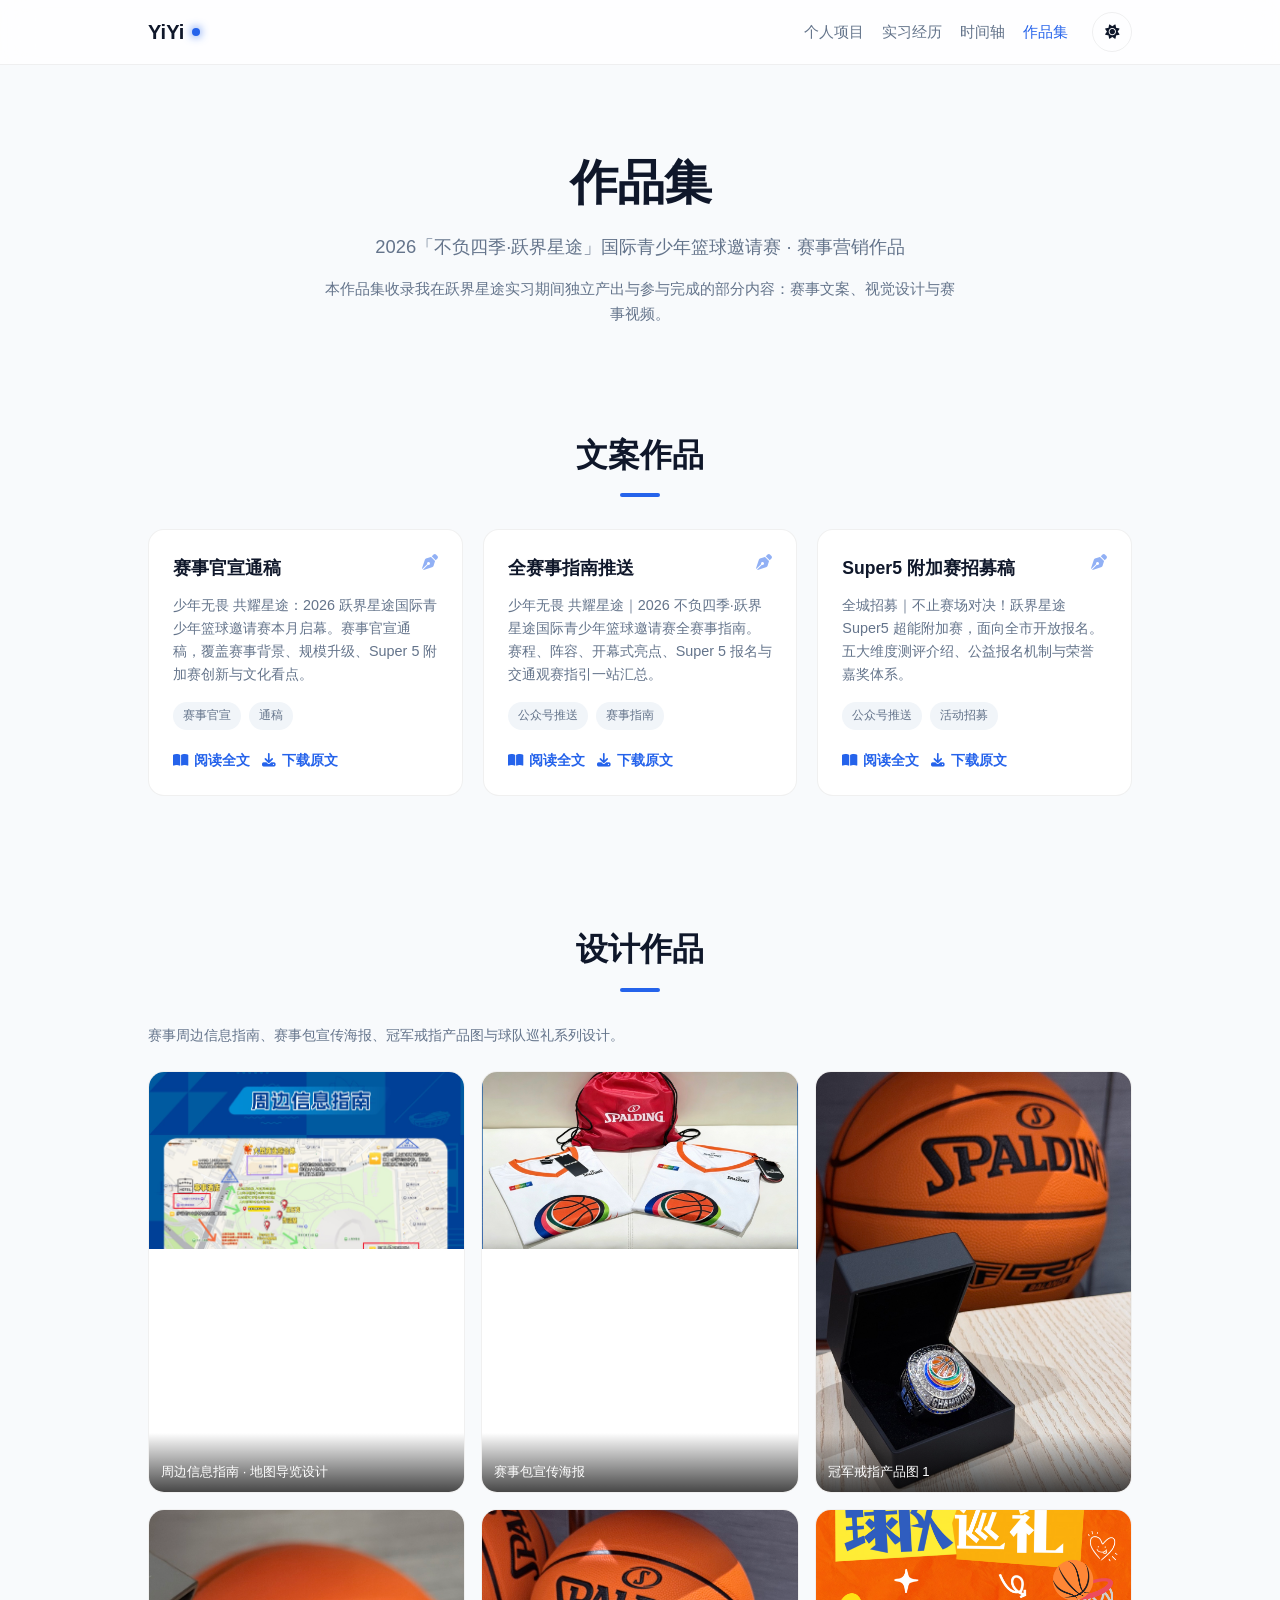
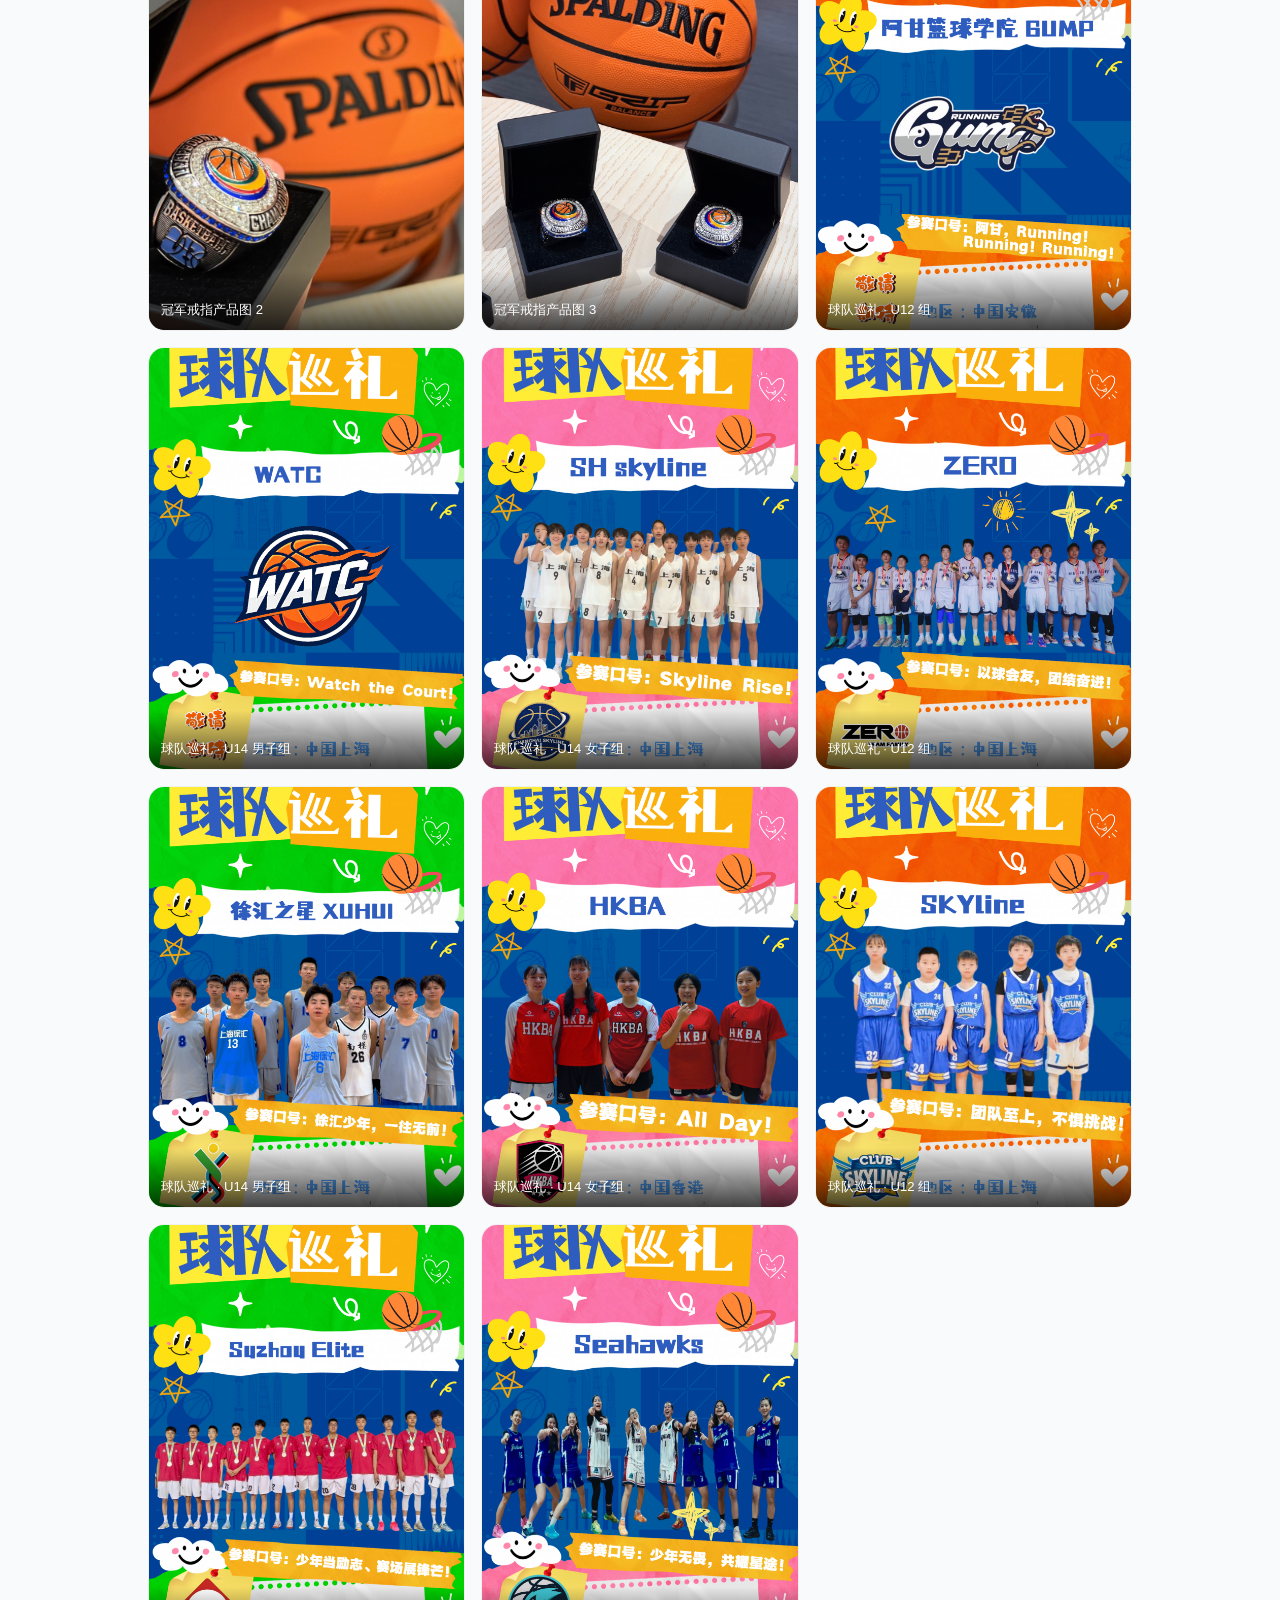
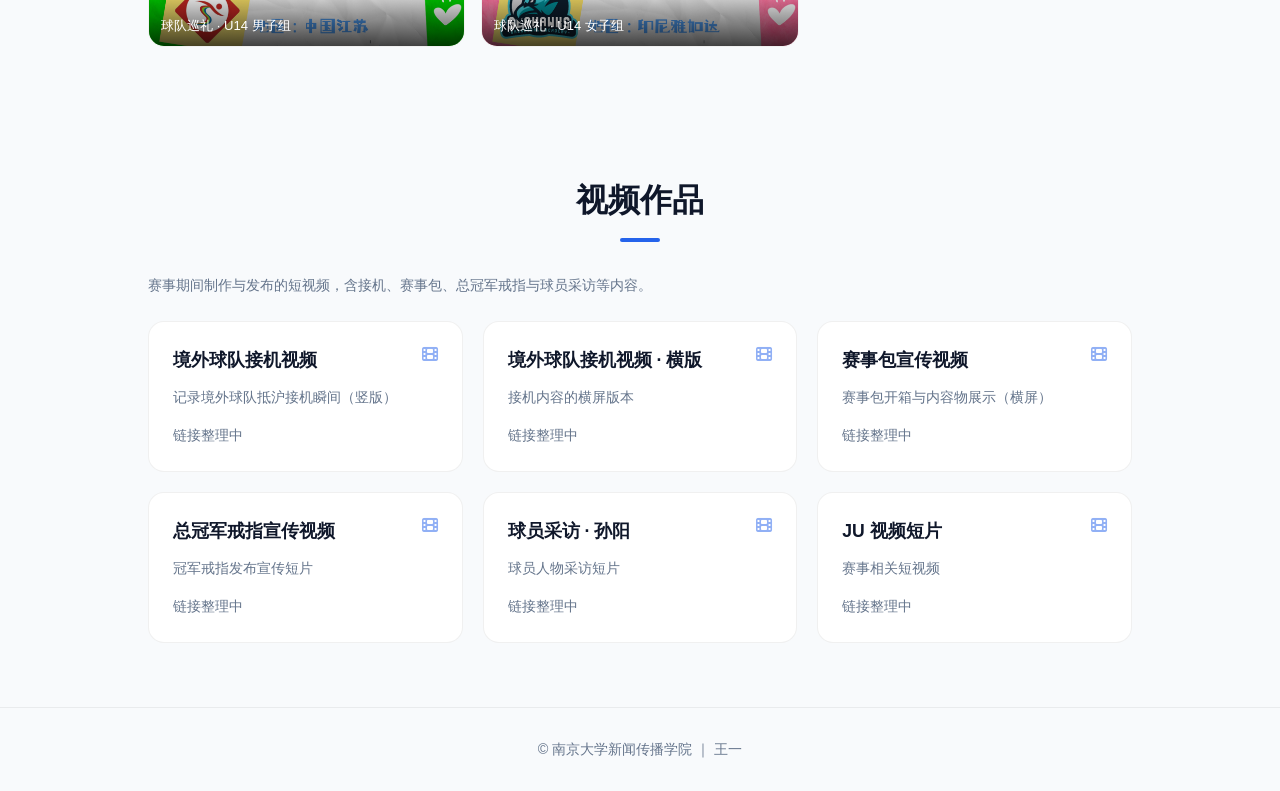
==== pages/portfolio/portfolio.html @ ac9712c9 "全站重写：内容对齐简历，新增作品集与龙舟小程序项目 - 个人项目/实习经历/校园经历/时间轴全部替换为真实经历 - 新增 5 张项目封面图（篮球赛、龙舟小程序、海澜之家、王者荣耀、作品集） - 新增作" ====
<!DOCTYPE html>
<html lang="zh-CN" data-theme="light">
<head>
  <meta charset="UTF-8">
  <meta name="viewport" content="width=device-width, initial-scale=1.0">
  <title>作品集 | 王一</title>
  
  <script>
    const savedTheme = localStorage.getItem('theme') || (window.matchMedia('(prefers-color-scheme: dark)').matches ? 'dark' : 'light');
    document.documentElement.setAttribute('data-theme', savedTheme);
  </script>

  <link rel="stylesheet" href="../../assets/css/style.css">
  <link rel="stylesheet" href="https://cdn.bootcdn.net/ajax/libs/font-awesome/6.4.0/css/all.min.css">
</head>
<body>
  <nav>
    <div class="container nav-container">
      <a href="../../index.html" class="logo">
        <span class="logo-text">YiYi</span>
        <div class="logo-dot"></div>
      </a>
      
      <div class="nav-actions">
        <div class="nav-links">
          <a href="../../index.html#projects">个人项目</a>
          <a href="../../index.html#experience">实习经历</a>
          <a href="../../index.html#timeline">时间轴</a>
          <a href="portfolio.html" class="nav-active">作品集</a>
        </div>
        
        <div class="nav-controls">
          <button class="control-btn theme-toggle" aria-label="Toggle Theme">
            <i class="fas fa-sun sun-icon"></i>
            <i class="fas fa-moon moon-icon"></i>
          </button>
        </div>
      </div>
    </div>
  </nav>

  <section class="pf-hero">
    <div class="container">
      <h1 class="gradient-text">作品集</h1>
      <p class="subtitle">2026「不负四季·跃界星途」国际青少年篮球邀请赛 · 赛事营销作品</p>
      <p class="pf-hero-note">本作品集收录我在跃界星途实习期间独立产出与参与完成的部分内容：赛事文案、视觉设计与赛事视频。</p>
    </div>
  </section>

  <!-- ===== 文案作品 ===== -->
  <section id="pf-writing" class="section-padding">
    <div class="container">
      <h2>文案作品</h2>
      <div class="pf-grid">
        <div class="os-card">
          <div class="os-header">
            <div class="os-title">赛事官宣通稿</div>
            <i class="fas fa-pen-nib" style="color:var(--primary); opacity:0.5;"></i>
          </div>
          <p class="os-desc">少年无畏 共耀星途：2026 跃界星途国际青少年篮球邀请赛本月启幕。赛事官宣通稿，覆盖赛事背景、规模升级、Super 5 附加赛创新与文化看点。</p>
          <div class="os-tags">
            <span class="os-tag">赛事官宣</span>
            <span class="os-tag">通稿</span>
          </div>
          <div class="os-actions">
            <a href="articles/cup-announcement.html" class="os-btn"><i class="fas fa-book-open"></i> 阅读全文</a>
            <a href="../../assets/portfolio/docs/赛事官宣通稿.docx" download class="os-btn"><i class="fas fa-download"></i> 下载原文</a>
          </div>
        </div>

        <div class="os-card">
          <div class="os-header">
            <div class="os-title">全赛事指南推送</div>
            <i class="fas fa-pen-nib" style="color:var(--primary); opacity:0.5;"></i>
          </div>
          <p class="os-desc">少年无畏 共耀星途｜2026 不负四季·跃界星途国际青少年篮球邀请赛全赛事指南。赛程、阵容、开幕式亮点、Super 5 报名与交通观赛指引一站汇总。</p>
          <div class="os-tags">
            <span class="os-tag">公众号推送</span>
            <span class="os-tag">赛事指南</span>
          </div>
          <div class="os-actions">
            <a href="articles/event-guide.html" class="os-btn"><i class="fas fa-book-open"></i> 阅读全文</a>
            <a href="../../assets/portfolio/docs/赛事指南推送.docx" download class="os-btn"><i class="fas fa-download"></i> 下载原文</a>
          </div>
        </div>

        <div class="os-card">
          <div class="os-header">
            <div class="os-title">Super5 附加赛招募稿</div>
            <i class="fas fa-pen-nib" style="color:var(--primary); opacity:0.5;"></i>
          </div>
          <p class="os-desc">全城招募｜不止赛场对决！跃界星途 Super5 超能附加赛，面向全市开放报名。五大维度测评介绍、公益报名机制与荣誉嘉奖体系。</p>
          <div class="os-tags">
            <span class="os-tag">公众号推送</span>
            <span class="os-tag">活动招募</span>
          </div>
          <div class="os-actions">
            <a href="articles/super5-recruit.html" class="os-btn"><i class="fas fa-book-open"></i> 阅读全文</a>
            <a href="../../assets/portfolio/docs/附加赛稿件.docx" download class="os-btn"><i class="fas fa-download"></i> 下载原文</a>
          </div>
        </div>
      </div>
    </div>
  </section>

  <!-- ===== 设计作品 ===== -->
  <section id="pf-design" class="section-padding">
    <div class="container">
      <h2>设计作品</h2>
      <p class="pf-section-note">赛事周边信息指南、赛事包宣传海报、冠军戒指产品图与球队巡礼系列设计。</p>
      <div class="pf-gallery" id="pf-gallery">
        <a href="../../assets/portfolio/images/guide.jpg" target="_blank" rel="noopener" class="pf-gallery-item pf-wide">
          <img src="../../assets/portfolio/images/guide.jpg" alt="周边信息指南设计">
          <span class="pf-gallery-caption">周边信息指南 · 地图导览设计</span>
        </a>
        <a href="../../assets/portfolio/images/poster.jpg" target="_blank" rel="noopener" class="pf-gallery-item pf-wide">
          <img src="../../assets/portfolio/images/poster.jpg" alt="赛事包宣传海报">
          <span class="pf-gallery-caption">赛事包宣传海报</span>
        </a>
        <a href="../../assets/portfolio/images/ring-1.jpg" target="_blank" rel="noopener" class="pf-gallery-item">
          <img src="../../assets/portfolio/images/ring-1.jpg" alt="冠军戒指产品图 1">
          <span class="pf-gallery-caption">冠军戒指产品图 1</span>
        </a>
        <a href="../../assets/portfolio/images/ring-2.jpg" target="_blank" rel="noopener" class="pf-gallery-item">
          <img src="../../assets/portfolio/images/ring-2.jpg" alt="冠军戒指产品图 2">
          <span class="pf-gallery-caption">冠军戒指产品图 2</span>
        </a>
        <a href="../../assets/portfolio/images/ring-3.jpg" target="_blank" rel="noopener" class="pf-gallery-item">
          <img src="../../assets/portfolio/images/ring-3.jpg" alt="冠军戒指产品图 3">
          <span class="pf-gallery-caption">冠军戒指产品图 3</span>
        </a>
        <a href="../../assets/portfolio/images/team/team-u12-1.jpg" target="_blank" rel="noopener" class="pf-gallery-item">
          <img src="../../assets/portfolio/images/team/team-u12-1.jpg" alt="球队巡礼 U12">
          <span class="pf-gallery-caption">球队巡礼 · U12 组</span>
        </a>
        <a href="../../assets/portfolio/images/team/team-u14m-1.jpg" target="_blank" rel="noopener" class="pf-gallery-item">
          <img src="../../assets/portfolio/images/team/team-u14m-1.jpg" alt="球队巡礼 U14 男子">
          <span class="pf-gallery-caption">球队巡礼 · U14 男子组</span>
        </a>
        <a href="../../assets/portfolio/images/team/team-u14w-1.jpg" target="_blank" rel="noopener" class="pf-gallery-item">
          <img src="../../assets/portfolio/images/team/team-u14w-1.jpg" alt="球队巡礼 U14 女子">
          <span class="pf-gallery-caption">球队巡礼 · U14 女子组</span>
        </a>
        <a href="../../assets/portfolio/images/team/team-u12-2.jpg" target="_blank" rel="noopener" class="pf-gallery-item">
          <img src="../../assets/portfolio/images/team/team-u12-2.jpg" alt="球队巡礼 U12 2">
          <span class="pf-gallery-caption">球队巡礼 · U12 组</span>
        </a>
        <a href="../../assets/portfolio/images/team/team-u14m-2.jpg" target="_blank" rel="noopener" class="pf-gallery-item">
          <img src="../../assets/portfolio/images/team/team-u14m-2.jpg" alt="球队巡礼 U14 男子 2">
          <span class="pf-gallery-caption">球队巡礼 · U14 男子组</span>
        </a>
        <a href="../../assets/portfolio/images/team/team-u14w-2.jpg" target="_blank" rel="noopener" class="pf-gallery-item">
          <img src="../../assets/portfolio/images/team/team-u14w-2.jpg" alt="球队巡礼 U14 女子 2">
          <span class="pf-gallery-caption">球队巡礼 · U14 女子组</span>
        </a>
        <a href="../../assets/portfolio/images/team/team-u12-3.jpg" target="_blank" rel="noopener" class="pf-gallery-item">
          <img src="../../assets/portfolio/images/team/team-u12-3.jpg" alt="球队巡礼 U12 3">
          <span class="pf-gallery-caption">球队巡礼 · U12 组</span>
        </a>
        <a href="../../assets/portfolio/images/team/team-u14m-3.jpg" target="_blank" rel="noopener" class="pf-gallery-item">
          <img src="../../assets/portfolio/images/team/team-u14m-3.jpg" alt="球队巡礼 U14 男子 3">
          <span class="pf-gallery-caption">球队巡礼 · U14 男子组</span>
        </a>
        <a href="../../assets/portfolio/images/team/team-u14w-3.jpg" target="_blank" rel="noopener" class="pf-gallery-item">
          <img src="../../assets/portfolio/images/team/team-u14w-3.jpg" alt="球队巡礼 U14 女子 3">
          <span class="pf-gallery-caption">球队巡礼 · U14 女子组</span>
        </a>
      </div>
    </div>
  </section>

  <!-- ===== 视频作品 ===== -->
  <section id="pf-video" class="section-padding">
    <div class="container">
      <h2>视频作品</h2>
      <p class="pf-section-note">赛事期间制作与发布的短视频，含接机、赛事包、总冠军戒指与球员采访等内容。</p>
      <div class="pf-grid" id="pf-video-grid"></div>
    </div>
  </section>

  <footer>© 南京大学新闻传播学院 ｜ 王一</footer>

  <script>
    // 视频作品数据：link 为公开链接（视频号/抖音/Instagram 等），确认后由本人补充
    const PF_VIDEOS = [
      { title: '境外球队接机视频', desc: '记录境外球队抵沪接机瞬间（竖版）', link: '' },
      { title: '境外球队接机视频 · 横版', desc: '接机内容的横屏版本', link: '' },
      { title: '赛事包宣传视频', desc: '赛事包开箱与内容物展示（横屏）', link: '' },
      { title: '总冠军戒指宣传视频', desc: '冠军戒指发布宣传短片', link: '' },
      { title: '球员采访 · 孙阳', desc: '球员人物采访短片', link: '' },
      { title: 'JU 视频短片', desc: '赛事相关短视频', link: '' },
    ];

    const grid = document.getElementById('pf-video-grid');
    PF_VIDEOS.forEach((v) => {
      const card = document.createElement('div');
      card.className = 'os-card';
      const linkHtml = v.link
        ? `<div class="os-actions"><a href="${v.link}" target="_blank" rel="noopener noreferrer" class="os-btn"><i class="fas fa-play"></i> 观看视频</a></div>`
        : `<div class="os-actions"><span class="pf-link-pending">链接整理中</span></div>`;
      card.innerHTML = `
        <div class="os-header">
          <div class="os-title">${v.title}</div>
          <i class="fas fa-film" style="color:var(--primary); opacity:0.5;"></i>
        </div>
        <p class="os-desc">${v.desc}</p>
        ${linkHtml}
      `;
      grid.appendChild(card);
    });
  </script>
</body>
</html>
---- assets/css/style.css ----
/* =========================================
   1. Design Token & Themes
   ========================================= */
:root {
  /* 基础参数 */
  --font-main: -apple-system, BlinkMacSystemFont, "Segoe UI", Roboto, "Helvetica Neue", Arial, sans-serif;
  --radius-md: 16px;
  --radius-full: 999px;
  --container-width: 1024px;
  --transition-base: 0.3s cubic-bezier(0.4, 0, 0.2, 1);
  --ease-standard: cubic-bezier(0.22, 1, 0.36, 1);
  --ease-emphasis: cubic-bezier(0.16, 1, 0.3, 1);
  --duration-fast: 180ms;
  --duration-base: 480ms;
  
  /* [Light Mode] 默认日间模式变量 */
  --bg-body: #f8fafc;
  --bg-card: #ffffff;
  --bg-glass: rgba(255, 255, 255, 0.8);
  --bg-hover: #f1f5f9;
  
  --text-main: #0f172a;
  --text-muted: #64748b;
  --text-invert: #ffffff;
  
  --primary: #2563eb;       /* 核心蓝 */
  --primary-glow: rgba(37, 99, 235, 0.2);
  
  --border-light: rgba(0, 0, 0, 0.06);
  --shadow-sm: 0 1px 2px rgba(0, 0, 0, 0.05);
  --shadow-card: 0 4px 6px -1px rgba(0, 0, 0, 0.05), 0 2px 4px -1px rgba(0, 0, 0, 0.03);
  --shadow-hover: 0 20px 25px -5px rgba(0, 0, 0, 0.1), 0 10px 10px -5px rgba(0, 0, 0, 0.04);
  
  --gradient-title: linear-gradient(135deg, #0f172a 0%, #3b82f6 100%);
  --decoration-blob: #e2e8f0;
}

/* [Dark Mode] 深色模式变量覆盖 */
[data-theme="dark"] {
  --bg-body: #1b1b1d;       /* 纯净中性暗背景 */
  --bg-card: #242526;       /* 轻微抬升层级 */
  --bg-glass: rgba(27, 27, 29, 0.82);
  --bg-hover: #2d2f31;
  
  --text-main: #e8e9ea;
  --text-muted: #b0b3b8;
  
  --primary: #78a8f8;
  --primary-glow: rgba(120, 168, 248, 0.24);
  
  --border-light: rgba(227, 227, 227, 0.14);
  --shadow-sm: 0 1px 2px rgba(0, 0, 0, 0.32);
  --shadow-card: 0 8px 20px rgba(0, 0, 0, 0.22);
  --shadow-hover: 0 12px 28px rgba(0, 0, 0, 0.30);
  
  --gradient-title: linear-gradient(135deg, #f1f2f4 0%, #9abcf2 100%);
  --decoration-blob: #2a2c2e;
}

/* =========================================
   2. Global Reset & Layout
   ========================================= */
* { margin: 0; padding: 0; box-sizing: border-box; }

html {
  width: 100%;
  max-width: 100%;
  -webkit-text-size-adjust: 100%;
}

body {
  font-family: var(--font-main);
  background-color: var(--bg-body);
  color: var(--text-main);
  line-height: 1.6;
  /* 关键：平滑过渡背景色和文字颜色 */
  transition: background-color 0.4s ease, color 0.4s ease;
  max-width: 100%;
  overflow-x: hidden;
}

@supports (overflow: clip) {
  html,
  body {
    overflow-x: clip;
  }
}

/* 新增：全局图片约束，防止图片撑破布局 */
img {
  max-width: 100%;
  height: auto;
  display: block;
}

a { text-decoration: none; color: inherit; transition: var(--transition-base); }
ul { list-style: none; }

.container {
  width: 100%;
  max-width: var(--container-width);
  margin: 0 auto;
  padding: 0 20px;
}

.section-padding { padding: 64px 0; }
.flex-center { display: flex; align-items: center; justify-content: center; }
.column { flex-direction: column; }

/* 滚动条美化 */
::-webkit-scrollbar { width: 8px; }
::-webkit-scrollbar-track { background: var(--bg-body); }
::-webkit-scrollbar-thumb { background: var(--text-muted); border-radius: 4px; opacity: 0.5; }

/* =========================================
   3. Navigation (Glassmorphism)
   ========================================= */
nav {
  position: sticky;
  top: 0;
  z-index: 100;
  background: var(--bg-glass);
  backdrop-filter: blur(16px);
  -webkit-backdrop-filter: blur(16px);
  border-bottom: 1px solid var(--border-light);
  transition: background-color 0.4s ease, border-color 0.4s ease;
}

.nav-container {
  height: 64px;
  display: flex;
  justify-content: space-between;
  align-items: center;
}

.logo {
  display: flex;
  align-items: center;
  gap: 8px;
  font-weight: 700;
  font-size: 1.25rem;
  color: var(--text-main);
}

.logo-dot {
  width: 8px;
  height: 8px;
  background: var(--primary);
  border-radius: 50%;
  box-shadow: 0 0 10px var(--primary);
}

.nav-actions { display: flex; align-items: center; gap: 24px; }

.nav-links { display: flex; gap: 18px; }
.nav-links a {
  font-size: 0.95rem;
  font-weight: 500;
  color: var(--text-muted);
  position: relative;
}
.nav-links a::after {
  content: '';
  position: absolute;
  left: 0;
  bottom: -6px;
  width: 100%;
  height: 2px;
  background: var(--primary);
  transform: scaleX(0);
  transform-origin: left;
  transition: transform var(--duration-fast) var(--ease-standard);
}
.nav-links a:hover, .nav-links a.active { color: var(--primary); }
.nav-links a:hover::after, .nav-links a.active::after { transform: scaleX(1); }

.nav-controls { display: flex; align-items: center; gap: 12px; }

/* 按钮通用样式 */
.control-btn {
  background: transparent;
  border: 1px solid var(--border-light);
  color: var(--text-main);
  padding: 6px 14px;
  border-radius: 20px;
  cursor: pointer;
  font-size: 0.9rem;
  transition: color var(--duration-fast) var(--ease-standard), border-color var(--duration-fast) var(--ease-standard), background-color var(--duration-fast) var(--ease-standard), transform var(--duration-fast) var(--ease-standard);
  display: flex;
  align-items: center;
  justify-content: center;
}

.control-btn:hover {
  background: var(--bg-hover);
  border-color: var(--primary);
  color: var(--primary);
}

/* 主题切换按钮特殊处理 */
.theme-toggle {
  width: 36px;
  height: 36px;
  padding: 0;
  border-radius: 50%;
  position: relative;
  overflow: hidden;
}

.theme-toggle i {
  position: absolute;
  transition: transform 420ms var(--ease-emphasis), opacity 320ms var(--ease-standard);
}

/* 图标切换动画逻辑 */
[data-theme="light"] .moon-icon { transform: translateY(20px) rotate(90deg); opacity: 0; }
[data-theme="light"] .sun-icon { transform: translateY(0) rotate(0); opacity: 1; }
[data-theme="dark"] .sun-icon { transform: translateY(-20px) rotate(-90deg); opacity: 0; }
[data-theme="dark"] .moon-icon { transform: translateY(0) rotate(0); opacity: 1; }

/* =========================================
   4. Hero Section / Intro
   ========================================= */
.intro {
  padding: 84px 0 44px;
  position: relative;
  text-align: center;
}

/* 背景装饰球 */
.bg-decoration {
  position: absolute;
  top: -50%;
  left: 50%;
  transform: translateX(-50%);
  width: 800px;
  height: 800px;
  background: radial-gradient(circle, var(--decoration-blob) 0%, transparent 70%);
  opacity: 0.5;
  z-index: -1;
  pointer-events: none;
}

.avatar-container {
  position: relative;
  margin-bottom: 18px;
  opacity: 0;
  animation: intro-fade-up 620ms var(--ease-emphasis) 120ms forwards;
}

.avatar {
  width: 140px;
  height: 140px;
  border-radius: 50%;
  object-fit: cover;
  border: 4px solid var(--bg-card);
  position: relative;
  z-index: 2;
  flex-shrink: 0; /* 防止头像被挤压 */
}

.avatar-glow {
  position: absolute;
  inset: 0;
  border-radius: 50%;
  background: var(--primary);
  filter: blur(25px);
  opacity: 0.4;
  z-index: 1;
  transform: scale(0.9);
  transition: opacity 0.3s;
}
.avatar-container:hover .avatar-glow { opacity: 0.7; }

.gradient-text {
  font-size: 3rem;
  font-weight: 800;
  margin-bottom: 10px;
  color: var(--text-main);
  letter-spacing: -1px;
  opacity: 0;
  animation: intro-fade-up 620ms var(--ease-emphasis) 210ms forwards;
}

.subtitle {
  font-size: 1.15rem;
  color: var(--text-muted);
  max-width: 700px;
  margin: 0 auto;
  opacity: 0;
  animation: intro-fade-up 620ms var(--ease-emphasis) 300ms forwards;
}

.intro-contact-links {
  display: flex;
  align-items: center;
  justify-content: center;
  gap: 12px;
  margin-top: 22px;
  flex-wrap: wrap;
  opacity: 0;
  animation: intro-fade-up 620ms var(--ease-emphasis) 390ms forwards;
}

.intro-contact-link {
  width: 42px;
  height: 42px;
  border-radius: 50%;
  border: 1px solid var(--border-light);
  background: var(--bg-card);
  color: var(--text-muted);
  display: inline-flex;
  align-items: center;
  justify-content: center;
  transition: transform var(--duration-fast) var(--ease-standard), color var(--duration-fast) var(--ease-standard), border-color var(--duration-fast) var(--ease-standard);
}

.intro-contact-link i {
  font-size: 1.1rem;
}

.intro-contact-link:hover {
  color: var(--primary);
  border-color: var(--primary);
  transform: translateY(-1px);
}

/* =========================================
   5. Projects Grid & Detail Images
   ========================================= */
h2 {
  font-size: 2rem;
  text-align: center;
  margin-bottom: 32px;
  color: var(--text-main);
  position: relative;
  display: inline-block;
  width: 100%;
}
/* 标题下划线 */
h2::after {
  content: '';
  display: block;
  width: 40px;
  height: 4px;
  background: var(--primary);
  margin: 12px auto 0;
  border-radius: 2px;
}

.projects-grid {
  display: grid;
  grid-template-columns: repeat(auto-fit, minmax(min(100%, 280px), 1fr));
  gap: 24px;
}

.card {
  background: var(--bg-card);
  border-radius: var(--radius-md);
  border: 1px solid var(--border-light);
  overflow: hidden;
  transition: transform var(--duration-base) var(--ease-standard), box-shadow var(--duration-base) var(--ease-standard), border-color var(--duration-fast) var(--ease-standard);
  /* 解决 Safari 下圆角溢出问题 */
  transform: translateZ(0); 
}

.card:hover {
  transform: translateY(-4px);
  box-shadow: var(--shadow-card);
  border-color: var(--primary-glow);
}

/* 首页项目卡片缩略图 - 优化适配 */
.project-thumbnail {
  width: 100%;
  height: 220px;           /* 调整高度，显示更佳 */
  object-fit: cover;       /* 填满容器，防止拉伸 */
  object-position: center; /* 居中裁剪 */
  border-bottom: 1px solid var(--border-light);
  transition: transform var(--duration-base) var(--ease-standard);
  background-color: var(--bg-hover);
}

.card:hover .project-thumbnail { transform: scale(1.02); }

.project-thumbnail-wrapper { overflow: hidden; }

.project-info { padding: 24px; }

.project-info h3 {
  font-size: 1.25rem;
  margin-bottom: 8px;
  color: var(--text-main);
}

.project-info p {
  font-size: 0.95rem;
  color: var(--text-muted);
  margin-bottom: 20px;
  display: -webkit-box;
  -webkit-line-clamp: 3;
  -webkit-box-orient: vertical;
  overflow: hidden;
}

.project-link {
  font-weight: 600;
  color: var(--primary);
  display: inline-flex;
  align-items: center;
  gap: 4px;
}
.project-link::after { content: '→'; transition: transform 0.2s; }
.project-link:hover::after { transform: translateX(4px); }

/* 子页面：详情大图样式 (新增) */
.project-detail-card { padding: 40px; }

.project-detail-desc {
  max-width: 800px;
  margin: 30px auto;
  line-height: 1.8;
  color: var(--text-muted);
}

.project-img {
  display: block;
  width: 100%;             /* 强制宽度撑满容器 */
  max-width: 100%;         /* 防止超出父容器 */
  height: auto;            /* 高度自动，保持比例 */
  object-fit: contain;     /* 保证图片内容完整显示 */
  border-radius: var(--radius-md);
  margin: 32px auto;       /* 上下增加间距 */
  box-shadow: var(--shadow-card);
  border: 1px solid var(--border-light);
}

/* =========================================
   6. Documents & Buttons
   ========================================= */
.publish-links-wrapper { text-align: center; margin-top: 40px; }

.publish-links {
  display: inline-flex;
  flex-wrap: wrap;
  gap: 16px;
  justify-content: center;
  background: var(--bg-card);
  padding: 12px;
  border-radius: var(--radius-full);
  box-shadow: var(--shadow-sm);
  border: 1px solid var(--border-light);
}

.publish-link {
  padding: 10px 24px;
  border-radius: var(--radius-full);
  font-weight: 500;
  color: var(--text-muted);
  transition: transform var(--duration-fast) var(--ease-standard), color var(--duration-fast) var(--ease-standard), background-color var(--duration-fast) var(--ease-standard);
  display: flex;
  align-items: center;
  gap: 8px;
}

.publish-link:hover {
  background: var(--bg-hover);
  color: var(--primary);
  transform: translateY(-1px);
}

@keyframes intro-fade-up {
  from {
    opacity: 0;
    transform: translateY(14px);
  }
  to {
    opacity: 1;
    transform: translateY(0);
  }
}

/* =========================================
   7. Footer
   ========================================= */

footer {
  text-align: center;
  padding: 30px;
  font-size: 0.9rem;
  color: var(--text-muted);
  border-top: 1px solid var(--border-light);
  background: var(--bg-body);
}

/* =========================================
   8. Mobile Responsive
   ========================================= */
@media (max-width: 768px) {
  .nav-links { display: none; } /* 暂时简化手机端 */
  .container { padding: 0 16px; }
  
  .section-padding { padding: 48px 0; }
  .intro { padding-top: 56px; }
  .gradient-text { font-size: 2.2rem; }
  .nav-actions { gap: 12px; }
  .nav-controls { gap: 8px; }
  .control-btn { padding: 6px 10px; }
  .logo { font-size: 1.1rem; }
  .project-detail-card { padding: 24px 18px; }

  /* 手机端图片适配 */
  .avatar {
    width: 120px;
    height: 120px;
  }
  .project-thumbnail {
    height: 180px;
  }
  .project-img {
    margin: 20px auto;
    border-radius: 8px;
  }
  
  .publish-links {
    flex-direction: column;
    border-radius: var(--radius-md);
    width: 100%;
  }
  
  .intro-contact-links {
    gap: 10px;
    margin-top: 18px;
  }

  .timeline-container {
    padding-left: 24px;
  }

  .timeline-dot {
    left: -28px;
  }
}


/* Paste this AFTER your existing CSS */

/* =========================================
   9. Open Source Section (New)
   ========================================= */
.opensource-grid {
  display: grid;
  grid-template-columns: repeat(auto-fit, minmax(min(100%, 280px), 1fr));
  gap: 20px;
}

.os-card {
  background: var(--bg-card);
  border: 1px solid var(--border-light);
  border-radius: var(--radius-md);
  padding: 24px;
  transition: transform var(--duration-base) var(--ease-standard), box-shadow var(--duration-base) var(--ease-standard), border-color var(--duration-fast) var(--ease-standard);
  display: flex;
  flex-direction: column;
  height: 100%;
}

.os-card:hover {
  transform: translateY(-3px);
  border-color: var(--primary);
  box-shadow: var(--shadow-card);
}

.os-header {
  display: flex;
  align-items: flex-start;
  justify-content: space-between;
  margin-bottom: 12px;
}

.os-title {
  font-size: 1.1rem;
  font-weight: 700;
  color: var(--text-main);
}

.os-meta {
  flex-shrink: 0;
  margin-left: 12px;
  font-size: 0.8rem;
  font-weight: 600;
  color: var(--primary);
  white-space: nowrap;
}

.os-desc {
  font-size: 0.9rem;
  color: var(--text-muted);
  margin-bottom: 16px;
  flex-grow: 1;
}

.os-tags {
  display: flex;
  flex-wrap: wrap;
  gap: 8px;
  margin-bottom: 20px;
}

.os-tag {
  font-size: 0.75rem;
  padding: 4px 10px;
  background: var(--bg-hover);
  color: var(--text-muted);
  border-radius: 20px;
}

.os-actions {
  display: flex;
  flex-wrap: wrap;
  gap: 12px;
}

.os-btn {
  font-size: 0.85rem;
  font-weight: 600;
  color: var(--primary);
  display: flex;
  align-items: center;
  gap: 6px;
}
.os-btn:hover { text-decoration: underline; }

/* =========================================
   Article reading page (portfolio)
   ========================================= */
.article-tag {
  display: inline-block;
  font-size: 0.8rem;
  font-weight: 600;
  color: var(--primary);
  background: var(--bg-hover);
  border-radius: 20px;
  padding: 4px 12px;
  margin-bottom: 16px;
}

.article-title {
  font-size: 1.6rem;
  font-weight: 800;
  line-height: 1.4;
  color: var(--text-main);
  margin-bottom: 8px;
}

.article-subtitle {
  font-size: 0.9rem;
  color: var(--text-muted);
  margin-bottom: 24px;
}

.article-rule {
  border: none;
  border-top: 1px solid var(--border-light);
  margin: 20px 0;
}

.article-body p {
  font-size: 1rem;
  line-height: 1.9;
  color: var(--text-main);
  margin-bottom: 18px;
  text-align: justify;
}

/* =========================================
   10. Timeline Section (New)
   ========================================= */
.timeline-container {
  position: relative;
  max-width: 800px;
  margin: 0 auto;
  padding-left: 30px;
}

/* Vertical Line */
.timeline-container::before {
  content: '';
  position: absolute;
  left: 0;
  top: 0;
  bottom: 0;
  width: 2px;
  background: var(--border-light);
}

.timeline-item {
  position: relative;
  margin-bottom: 28px;
}

.timeline-dot {
  position: absolute;
  left: -35px; /* Adjust based on padding */
  top: 5px;
  width: 12px;
  height: 12px;
  background: var(--bg-body);
  border: 2px solid var(--primary);
  border-radius: 50%;
  z-index: 1;
}

.timeline-date {
  font-size: 0.85rem;
  font-weight: 700;
  color: var(--primary);
  margin-bottom: 6px;
  display: block;
}

.timeline-content h3 {
  font-size: 1.1rem;
  margin-bottom: 8px;
  color: var(--text-main);
}

.timeline-content p {
  font-size: 0.95rem;
  color: var(--text-muted);
}

/* =========================================
   11. Tech Stack Section (New)
   ========================================= */
.skills-wrapper {
  display: grid;
  grid-template-columns: repeat(auto-fit, minmax(min(100%, 200px), 1fr));
  gap: 24px;
}

.skill-category h3 {
  font-size: 1.1rem;
  margin-bottom: 16px;
  color: var(--text-main);
  border-left: 3px solid var(--primary);
  padding-left: 12px;
}

.skill-list {
  display: flex;
  flex-wrap: wrap;
  gap: 10px;
}

.skill-badge {
  padding: 8px 16px;
  background: var(--bg-card);
  border: 1px solid var(--border-light);
  border-radius: 8px;
  font-size: 0.9rem;
  color: var(--text-muted);
  display: flex;
  align-items: center;
  gap: 8px;
  transition: transform var(--duration-fast) var(--ease-standard), color var(--duration-fast) var(--ease-standard), border-color var(--duration-fast) var(--ease-standard);
}

.skill-badge:hover {
  border-color: var(--primary);
  color: var(--primary);
  transform: translateY(-1px);
}

.reveal {
  opacity: 0;
  transform: translateY(16px);
  filter: blur(2px);
  transition: opacity var(--duration-base) var(--ease-standard), transform var(--duration-base) var(--ease-standard), filter var(--duration-base) var(--ease-standard);
  transition-delay: var(--reveal-delay, 0ms);
  will-change: opacity, transform;
}

.reveal.is-visible {
  opacity: 1;
  transform: translateY(0);
  filter: blur(0);
}

@media (prefers-reduced-motion: reduce) {
  .avatar-container,
  .gradient-text,
  .subtitle,
  .intro-contact-links {
    animation: none;
    opacity: 1;
    transform: none;
  }

  .reveal {
    opacity: 1;
    transform: none;
    filter: none;
    transition: none;
  }
}

/* 修复主题切换按钮的点击响应 */
.theme-toggle {
  cursor: pointer;
  z-index: 10; /* 提高层级 */
  /* 确保按钮有足够空间容纳图标 */
  width: 40px; 
  height: 40px;
  display: flex;
  align-items: center;
  justify-content: center;
}

/* 防止图标拦截鼠标事件，确保点击穿透到 button */
.theme-toggle i {
  pointer-events: none; 
}

/* 确保导航栏层级够高 */
nav {
  z-index: 1000;
}

/* ... Previous CSS ... */

/* =========================================
   12. Project Tags (New)
   ========================================= */
.project-tags {
  display: flex;
  flex-wrap: wrap;
  gap: 8px;
  margin-bottom: 20px; /* Space between tags and 'View Details' link */
  margin-top: -12px;   /* Pull closer to description */
}

.project-tag {
  font-size: 0.75rem;
  padding: 3px 10px;
  background: var(--bg-hover);
  color: var(--primary);
  border-radius: 4px;
  font-weight: 500;
  border: 1px solid var(--border-light);
}

/* Adjust paragraph margin in project info to accommodate tags */
.project-info p {
  margin-bottom: 16px; 
}

/* =========================================
   13. Self Introduction Section (New)
   ========================================= */
.intro-paper {
  background: #ffffff;
  border: 1px solid rgba(0, 0, 0, 0.06);
  border-radius: 4px;
  box-shadow: 0 2px 16px rgba(0, 0, 0, 0.05);
  max-width: 90%;
  margin: 0 auto;
  padding: 48px 40px;
  position: relative;
  transition: box-shadow 0.3s ease, transform 0.3s ease;
}

[data-theme="dark"] .intro-paper {
  background: #1a1a1a;
  border-color: rgba(255, 255, 255, 0.06);
  box-shadow: 0 2px 16px rgba(0, 0, 0, 0.2);
}

.intro-paper:hover {
  box-shadow: 0 6px 28px rgba(0, 0, 0, 0.08);
  transform: translateY(-2px);
}

.intro-paper .paper-content {
  position: relative;
}

.intro-title-sans {
  font-family: -apple-system, BlinkMacSystemFont, "Segoe UI", Roboto, "Helvetica Neue", Arial, "PingFang SC", "Microsoft YaHei", sans-serif;
  font-size: 1.45rem;
  font-weight: 700;
  color: #111827;
  margin-bottom: 8px;
  line-height: 1.35;
  letter-spacing: -0.01em;
}

[data-theme="dark"] .intro-title-sans {
  color: #f3f4f6;
}

.paper-label-bottom {
  display: block;
  font-family: -apple-system, BlinkMacSystemFont, "Segoe UI", Roboto, "Helvetica Neue", Arial, sans-serif;
  font-size: 0.72rem;
  font-weight: 600;
  letter-spacing: 0.2em;
  text-transform: uppercase;
  color: #9ca3af;
  margin-bottom: 24px;
  padding-bottom: 18px;
  border-bottom: 1px solid #e5e7eb;
}

[data-theme="dark"] .paper-label-bottom {
  color: #6b7280;
  border-color: #374151;
}

.paper-body-standard {
  font-family: -apple-system, BlinkMacSystemFont, "Segoe UI", Roboto, "Helvetica Neue", Arial, "PingFang SC", "Microsoft YaHei", sans-serif;
  font-size: 0.98rem;
  line-height: 1.8;
  color: #4b5563;
}

[data-theme="dark"] .paper-body-standard {
  color: #d1d5db;
}

.paper-body-standard p + p {
  margin-top: 1.1em;
}

.paper-action {
  margin-top: 28px;
  text-align: center;
}

.btn-paper {
  display: inline-flex;
  align-items: center;
  gap: 6px;
  font-family: inherit;
  font-size: 1.05rem;
  font-weight: 500;
  color: #2563eb;
  text-decoration: none;
  transition: gap 0.25s ease;
}

[data-theme="dark"] .btn-paper {
  color: #60a5fa;
}

.btn-paper:hover {
  gap: 10px;
}

@media (max-width: 640px) {
  .intro-paper {
    padding: 28px 24px;
  }
  .intro-title-sans {
    font-size: 1.2rem;
  }
}
/* =========================================
   15. Campus Experiences Section (New)
   ========================================= */
.campus-grid {
  display: grid;
  grid-template-columns: repeat(auto-fit, minmax(min(100%, 300px), 1fr));
  gap: 20px;
}

.campus-card {
  background: var(--bg-card);
  border: 1px solid var(--border-light);
  border-radius: var(--radius-md);
  padding: 28px;
  transition: transform var(--duration-base) var(--ease-standard), box-shadow var(--duration-base) var(--ease-standard), border-color var(--duration-fast) var(--ease-standard);
  display: flex;
  flex-direction: column;
  height: 100%;
}

.campus-card:hover {
  transform: translateY(-3px);
  border-color: var(--primary);
  box-shadow: var(--shadow-card);
}

.campus-header {
  display: flex;
  align-items: flex-start;
  justify-content: space-between;
  margin-bottom: 8px;
}

.campus-title {
  font-size: 1.1rem;
  font-weight: 700;
  color: var(--text-main);
}

.campus-meta {
  font-size: 0.8rem;
  font-weight: 600;
  color: var(--primary);
  margin-bottom: 12px;
}

.campus-desc {
  font-size: 0.9rem;
  color: var(--text-muted);
  line-height: 1.7;
  flex-grow: 1;
}

.campus-tags {
  display: flex;
  flex-wrap: wrap;
  gap: 8px;
  margin-top: 16px;
}

.campus-tag {
  font-size: 0.75rem;
  padding: 4px 10px;
  background: var(--bg-hover);
  color: var(--primary);
  border-radius: 20px;
  font-weight: 500;
}

/* =========================================
   Portfolio page
   ========================================= */
.pf-hero {
  padding: 80px 0 40px;
  text-align: center;
  position: relative;
}

.pf-hero-note {
  max-width: 640px;
  margin: 16px auto 0;
  font-size: 0.95rem;
  color: var(--text-muted);
}

.pf-section-note {
  font-size: 0.9rem;
  color: var(--text-muted);
  margin-bottom: 24px;
}

.pf-grid {
  display: grid;
  grid-template-columns: repeat(auto-fit, minmax(min(100%, 300px), 1fr));
  gap: 20px;
}

.pf-gallery {
  display: grid;
  grid-template-columns: repeat(auto-fill, minmax(min(100%, 260px), 1fr));
  gap: 16px;
}

.pf-gallery-item {
  position: relative;
  display: block;
  border-radius: var(--radius-md);
  overflow: hidden;
  border: 1px solid var(--border-light);
  background: var(--bg-card);
  transition: transform var(--duration-base) var(--ease-standard), box-shadow var(--duration-base) var(--ease-standard);
}

.pf-gallery-item:hover {
  transform: translateY(-3px);
  box-shadow: var(--shadow-card);
}

.pf-gallery-item img {
  width: 100%;
  aspect-ratio: 3 / 4;
  object-fit: cover;
  display: block;
}

.pf-gallery-item.pf-wide img {
  aspect-ratio: 16 / 9;
}

.pf-gallery-caption {
  position: absolute;
  left: 0;
  right: 0;
  bottom: 0;
  padding: 28px 12px 10px;
  font-size: 0.82rem;
  color: #fff;
  background: linear-gradient(to top, rgba(0, 0, 0, 0.72), rgba(0, 0, 0, 0));
}

.pf-link-pending {
  font-size: 0.85rem;
  color: var(--text-muted);
}

.nav-active {
  color: var(--primary) !important;
  font-weight: 700;
}
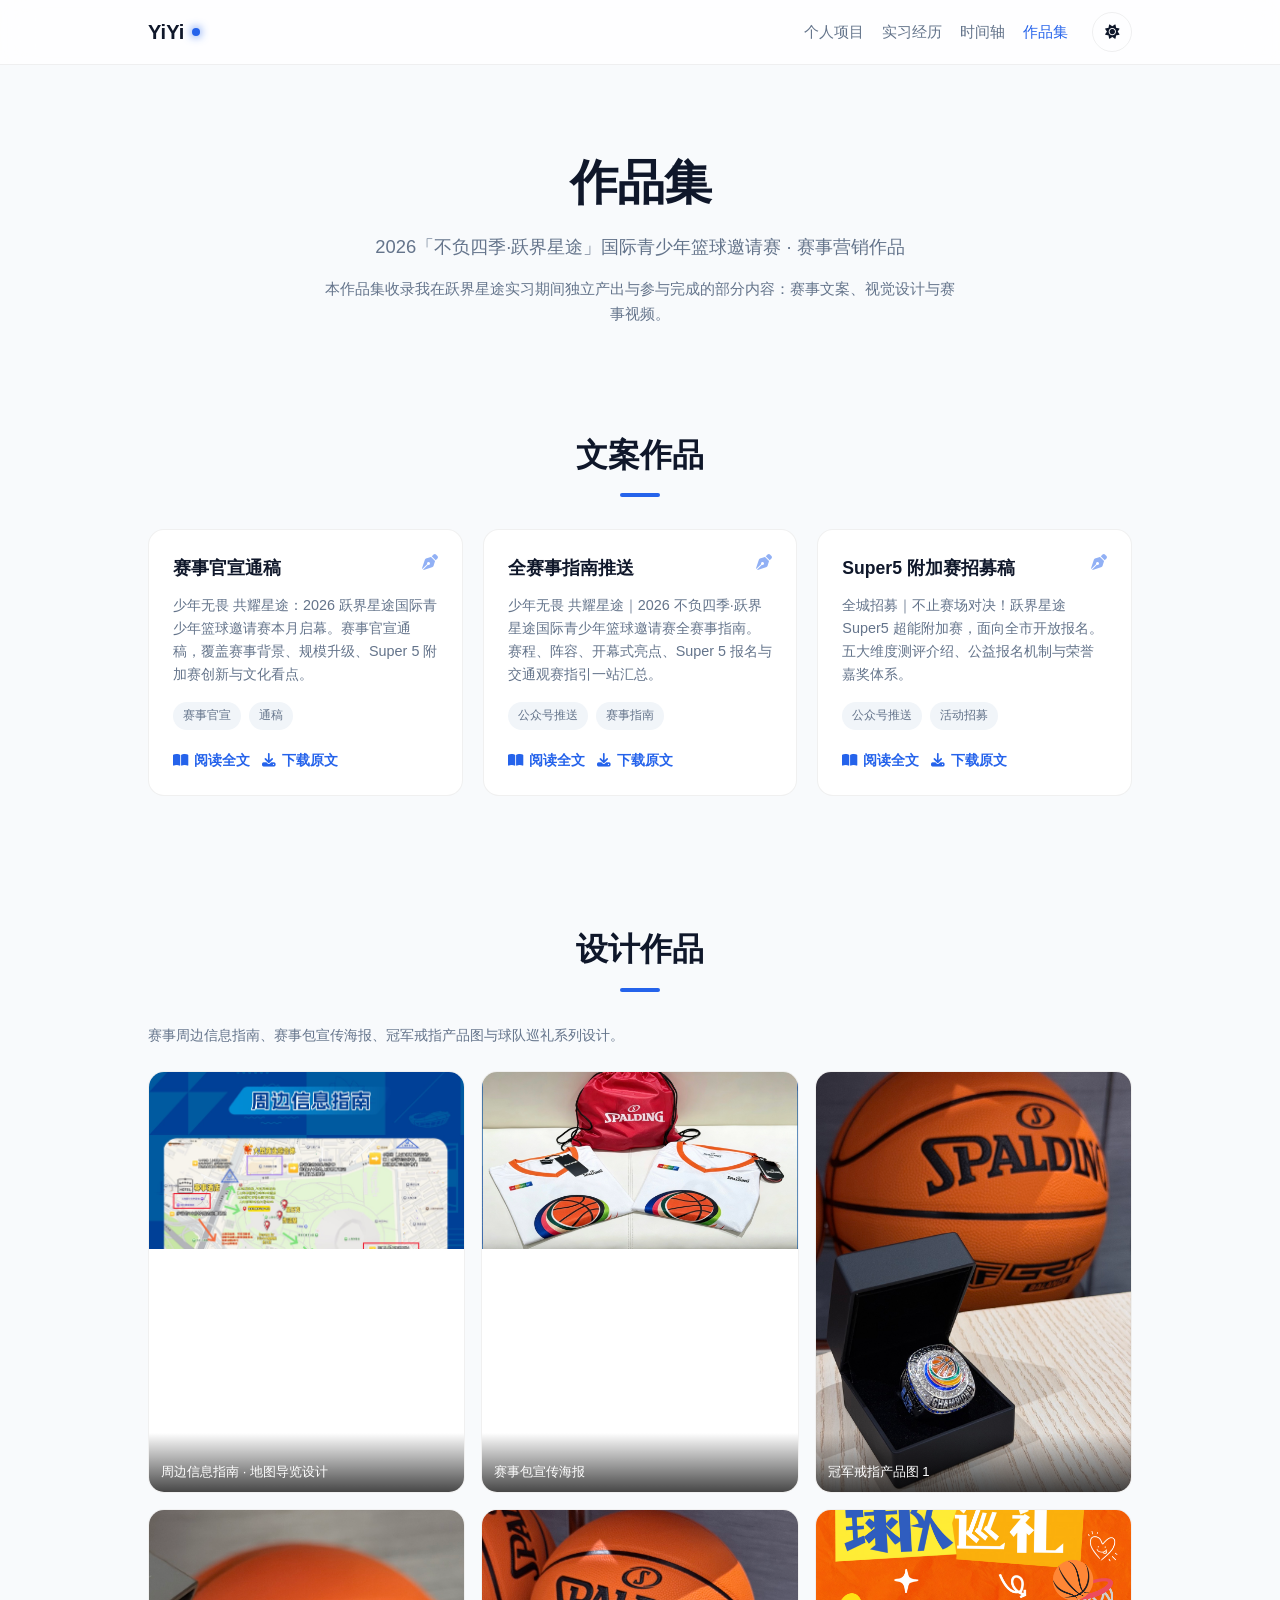
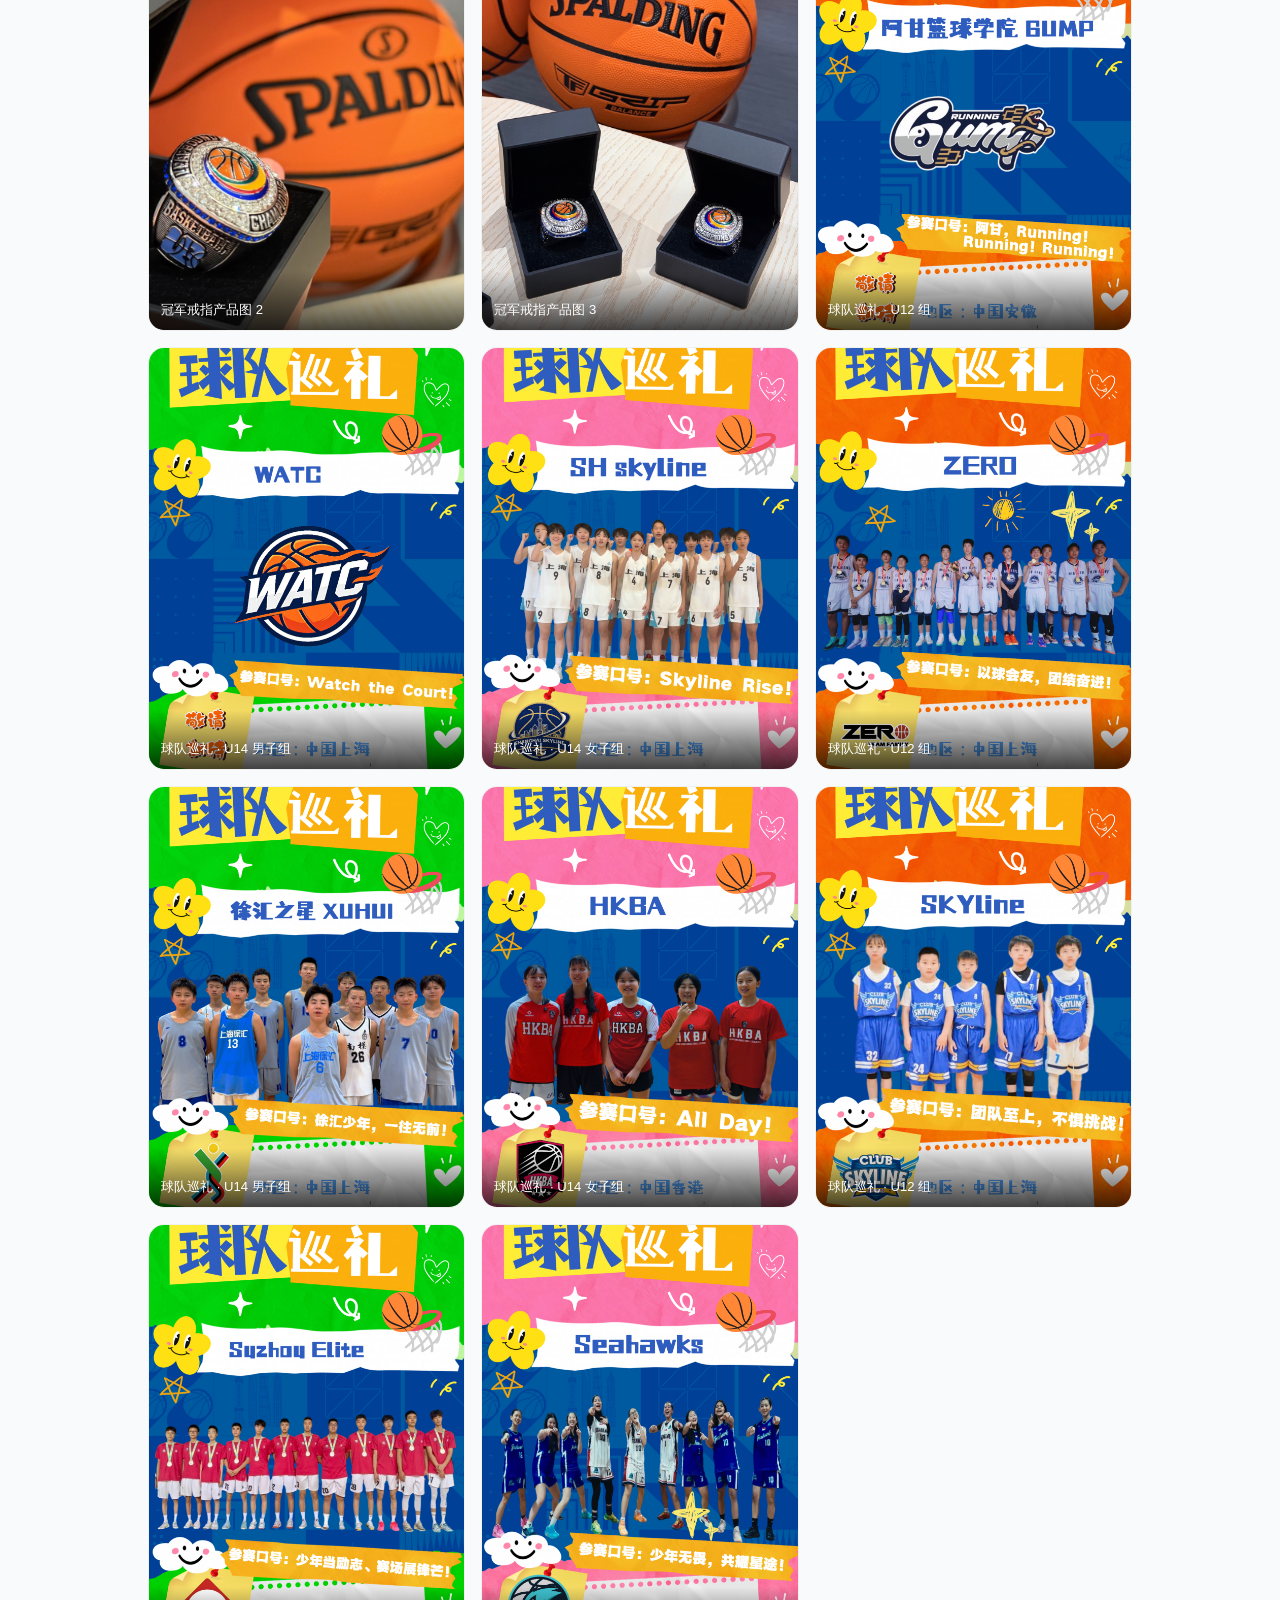
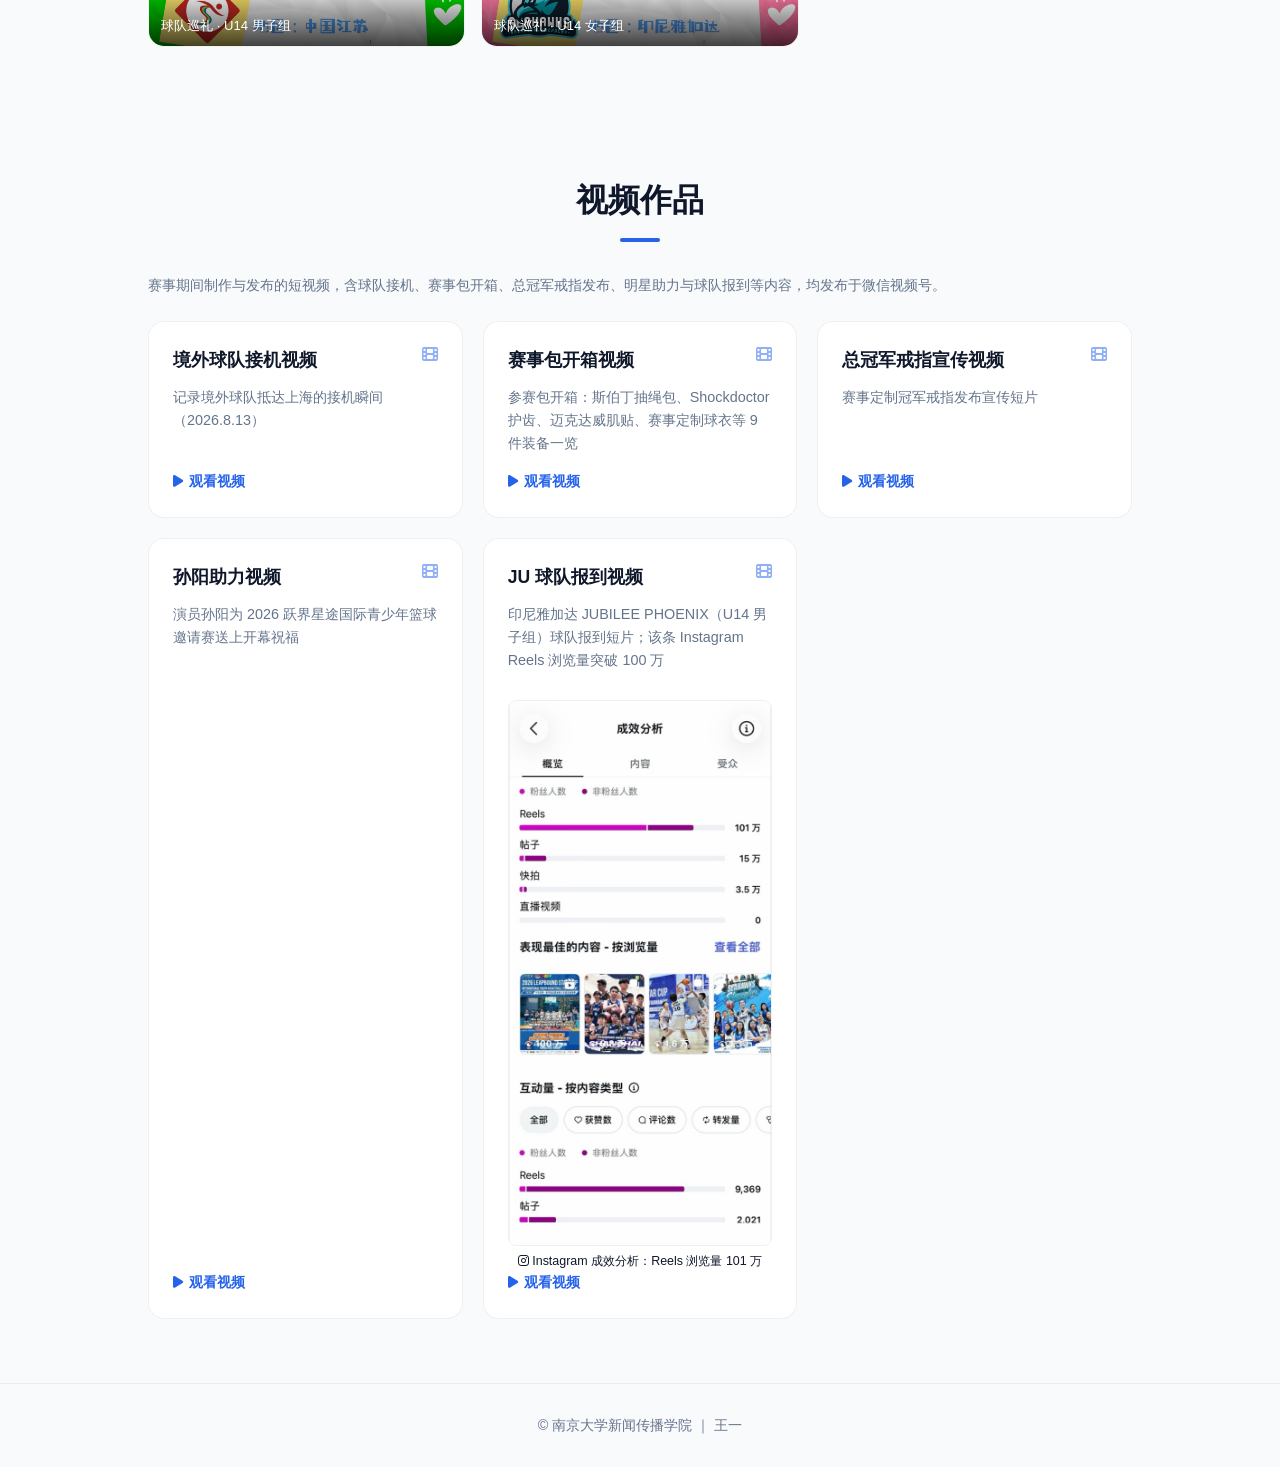
==== commit 75101c10: "作品集视频作品接入微信视频号链接 - 5 条视频全部接上公开链接（接机合成、赛事包开箱、总冠军戒指、孙阳助力、JU 球队报到） - 接机竖版/横版合并为一条；孙阳更正为助力祝福而非采访 - JU 卡片" ====
--- a/pages/portfolio/portfolio.html
+++ b/pages/portfolio/portfolio.html
@@ -173,7 +173,7 @@
   <section id="pf-video" class="section-padding">
     <div class="container">
       <h2>视频作品</h2>
-      <p class="pf-section-note">赛事期间制作与发布的短视频，含接机、赛事包、总冠军戒指与球员采访等内容。</p>
+      <p class="pf-section-note">赛事期间制作与发布的短视频，含球队接机、赛事包开箱、总冠军戒指发布、明星助力与球队报到等内容，均发布于微信视频号。</p>
       <div class="pf-grid" id="pf-video-grid"></div>
     </div>
   </section>
@@ -181,14 +181,13 @@
   <footer>© 南京大学新闻传播学院 ｜ 王一</footer>
 
   <script>
-    // 视频作品数据：link 为公开链接（视频号/抖音/Instagram 等），确认后由本人补充
+    // 视频作品数据：link 为微信视频号公开链接
     const PF_VIDEOS = [
-      { title: '境外球队接机视频', desc: '记录境外球队抵沪接机瞬间（竖版）', link: '' },
-      { title: '境外球队接机视频 · 横版', desc: '接机内容的横屏版本', link: '' },
-      { title: '赛事包宣传视频', desc: '赛事包开箱与内容物展示（横屏）', link: '' },
-      { title: '总冠军戒指宣传视频', desc: '冠军戒指发布宣传短片', link: '' },
-      { title: '球员采访 · 孙阳', desc: '球员人物采访短片', link: '' },
-      { title: 'JU 视频短片', desc: '赛事相关短视频', link: '' },
+      { title: '境外球队接机视频', desc: '记录境外球队抵达上海的接机瞬间（2026.8.13）', link: 'https://weixin.qq.com/sph/AQT2R8tl9P' },
+      { title: '赛事包开箱视频', desc: '参赛包开箱：斯伯丁抽绳包、Shockdoctor 护齿、迈克达威肌贴、赛事定制球衣等 9 件装备一览', link: 'https://weixin.qq.com/sph/A5ZY1IxFeC' },
+      { title: '总冠军戒指宣传视频', desc: '赛事定制冠军戒指发布宣传短片', link: 'https://weixin.qq.com/sph/ATrWjlCAAV' },
+      { title: '孙阳助力视频', desc: '演员孙阳为 2026 跃界星途国际青少年篮球邀请赛送上开幕祝福', link: 'https://weixin.qq.com/sph/AsSdMCOyeS' },
+      { title: 'JU 球队报到视频', desc: '印尼雅加达 JUBILEE PHOENIX（U14 男子组）球队报到短片；该条 Instagram Reels 浏览量突破 100 万', link: 'https://weixin.qq.com/sph/ASOWgcZkpc', img: '../../assets/portfolio/images/ins-million.jpg', imgCaption: 'Instagram 成效分析：Reels 浏览量 101 万' },
     ];
 
     const grid = document.getElementById('pf-video-grid');
@@ -198,12 +197,16 @@
       const linkHtml = v.link
         ? `<div class="os-actions"><a href="${v.link}" target="_blank" rel="noopener noreferrer" class="os-btn"><i class="fas fa-play"></i> 观看视频</a></div>`
         : `<div class="os-actions"><span class="pf-link-pending">链接整理中</span></div>`;
+      const imgHtml = v.img
+        ? `<figure style="margin:12px 0 0;"><img src="${v.img}" alt="${v.imgCaption || ''}" style="width:100%; border-radius:8px; border:1px solid var(--border-light);"><figcaption style="font-size:0.78rem; color:var(--text-secondary); margin-top:6px; text-align:center;"><i class="fab fa-instagram"></i> ${v.imgCaption || ''}</figcaption></figure>`
+        : '';
       card.innerHTML = `
         <div class="os-header">
           <div class="os-title">${v.title}</div>
           <i class="fas fa-film" style="color:var(--primary); opacity:0.5;"></i>
         </div>
         <p class="os-desc">${v.desc}</p>
+        ${imgHtml}
         ${linkHtml}
       `;
       grid.appendChild(card);
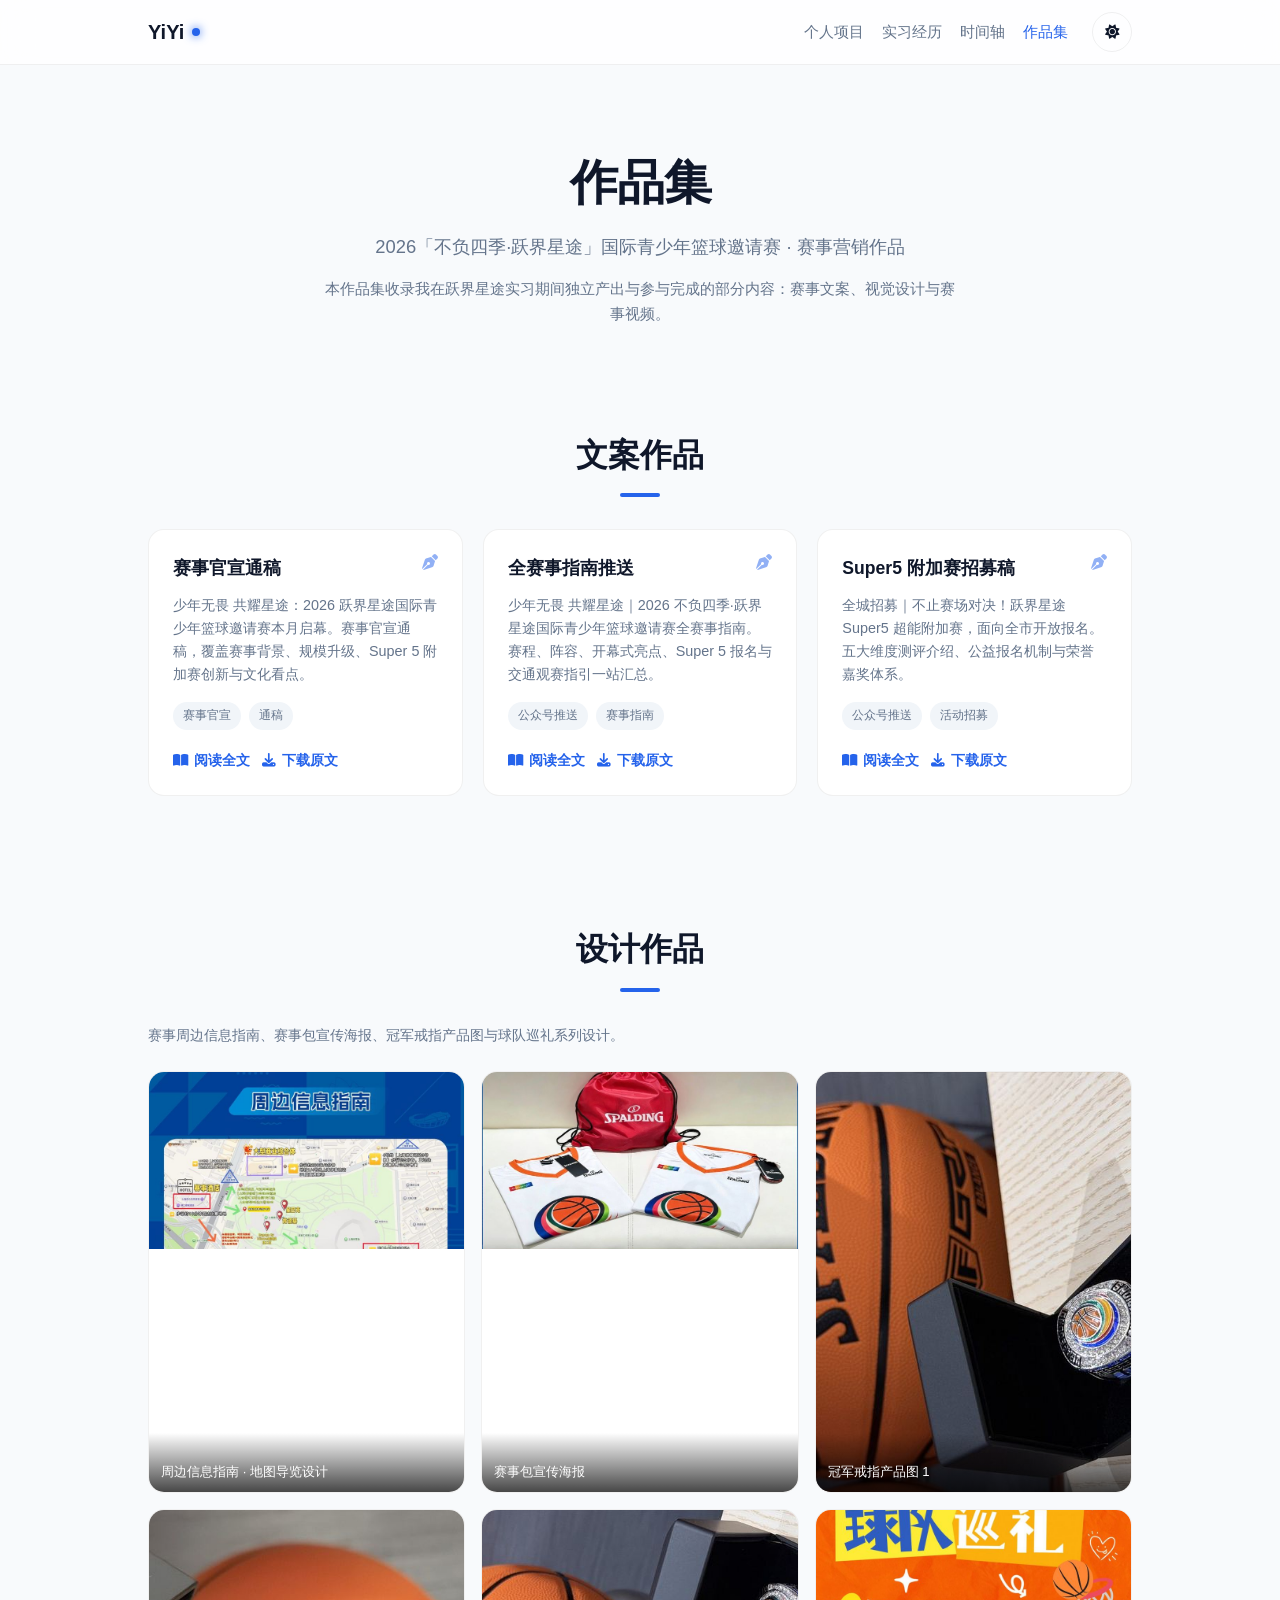
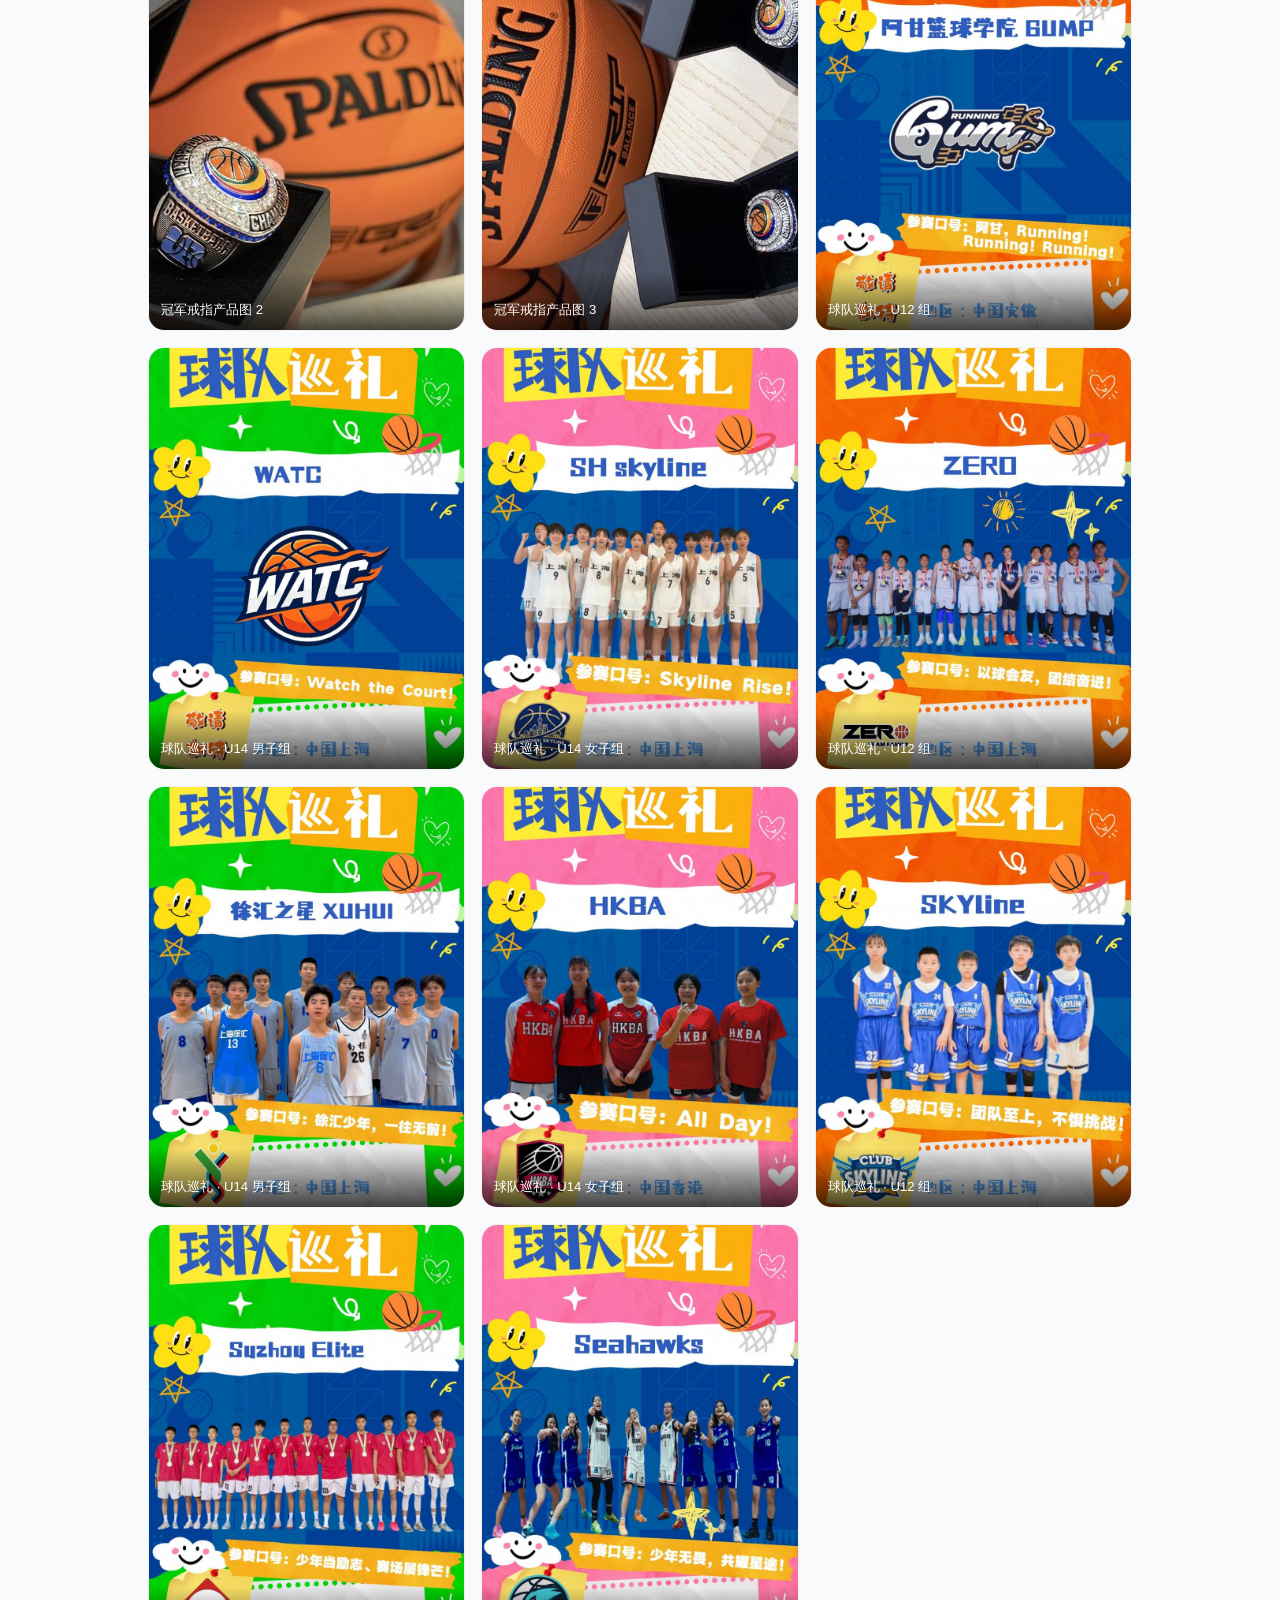
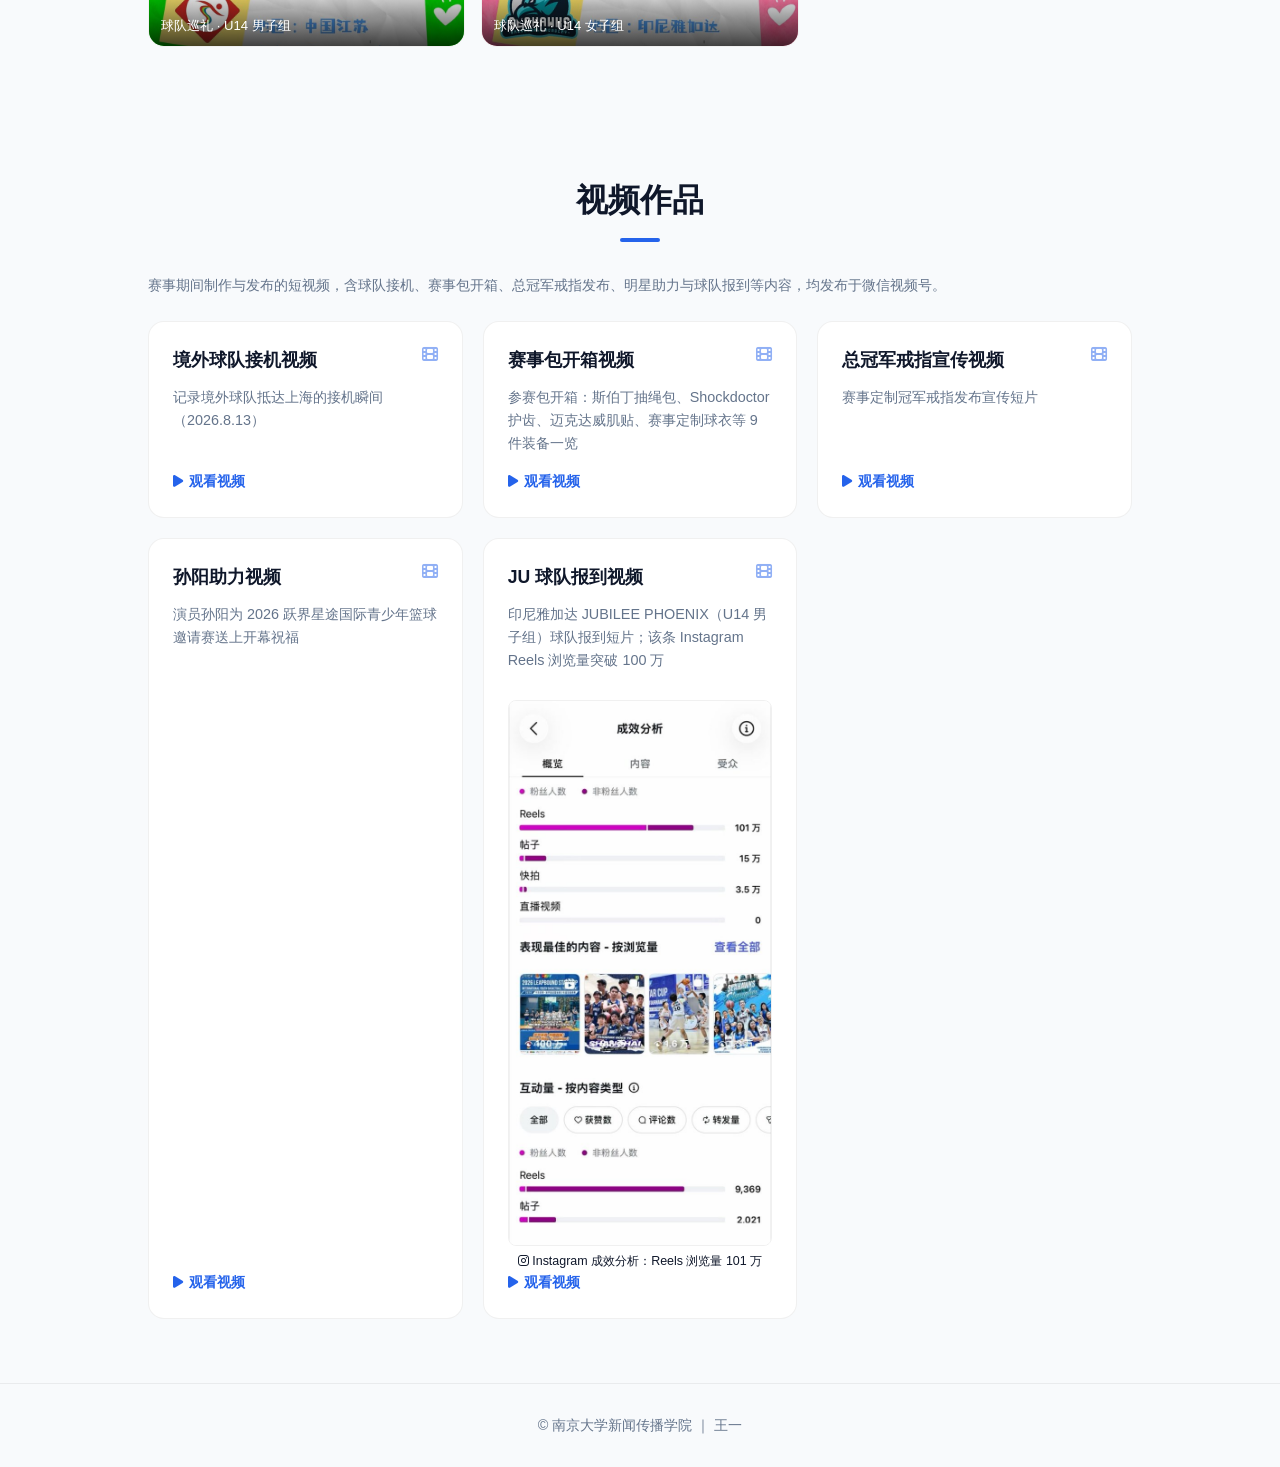
==== commit 20b176a4: "性能优化与首屏升级：图片压缩+画廊缩略图、全站懒加载、视频不预载、首屏成果数据、隐藏明文邮箱" ====
--- a/pages/portfolio/portfolio.html
+++ b/pages/portfolio/portfolio.html
@@ -4,6 +4,14 @@
   <meta charset="UTF-8">
   <meta name="viewport" content="width=device-width, initial-scale=1.0">
   <title>作品集 | 王一</title>
+
+  <meta name="description" content="王一 · 作品集：2026「不负四季·跃界星途」国际青少年篮球邀请赛赛事营销作品，含赛事文案、视觉设计与赛事视频。">
+
+  <!-- 站点图标 -->
+  <link rel="icon" href="../../favicon.svg" type="image/svg+xml">
+  <link rel="icon" href="../../assets/images/favicon-32.png" sizes="32x32" type="image/png">
+  <link rel="apple-touch-icon" href="../../assets/images/apple-touch-icon.png">
+
   
   <script>
     const savedTheme = localStorage.getItem('theme') || (window.matchMedia('(prefers-color-scheme: dark)').matches ? 'dark' : 'light');
@@ -110,59 +118,59 @@
       <p class="pf-section-note">赛事周边信息指南、赛事包宣传海报、冠军戒指产品图与球队巡礼系列设计。</p>
       <div class="pf-gallery" id="pf-gallery">
         <a href="../../assets/portfolio/images/guide.jpg" target="_blank" rel="noopener" class="pf-gallery-item pf-wide">
-          <img src="../../assets/portfolio/images/guide.jpg" alt="周边信息指南设计">
+          <img src="../../assets/portfolio/images/guide-thumb.jpg" loading="lazy" alt="周边信息指南设计">
           <span class="pf-gallery-caption">周边信息指南 · 地图导览设计</span>
         </a>
         <a href="../../assets/portfolio/images/poster.jpg" target="_blank" rel="noopener" class="pf-gallery-item pf-wide">
-          <img src="../../assets/portfolio/images/poster.jpg" alt="赛事包宣传海报">
+          <img src="../../assets/portfolio/images/poster-thumb.jpg" loading="lazy" alt="赛事包宣传海报">
           <span class="pf-gallery-caption">赛事包宣传海报</span>
         </a>
         <a href="../../assets/portfolio/images/ring-1.jpg" target="_blank" rel="noopener" class="pf-gallery-item">
-          <img src="../../assets/portfolio/images/ring-1.jpg" alt="冠军戒指产品图 1">
+          <img src="../../assets/portfolio/images/ring-1-thumb.jpg" loading="lazy" alt="冠军戒指产品图 1">
           <span class="pf-gallery-caption">冠军戒指产品图 1</span>
         </a>
         <a href="../../assets/portfolio/images/ring-2.jpg" target="_blank" rel="noopener" class="pf-gallery-item">
-          <img src="../../assets/portfolio/images/ring-2.jpg" alt="冠军戒指产品图 2">
+          <img src="../../assets/portfolio/images/ring-2-thumb.jpg" loading="lazy" alt="冠军戒指产品图 2">
           <span class="pf-gallery-caption">冠军戒指产品图 2</span>
         </a>
         <a href="../../assets/portfolio/images/ring-3.jpg" target="_blank" rel="noopener" class="pf-gallery-item">
-          <img src="../../assets/portfolio/images/ring-3.jpg" alt="冠军戒指产品图 3">
+          <img src="../../assets/portfolio/images/ring-3-thumb.jpg" loading="lazy" alt="冠军戒指产品图 3">
           <span class="pf-gallery-caption">冠军戒指产品图 3</span>
         </a>
         <a href="../../assets/portfolio/images/team/team-u12-1.jpg" target="_blank" rel="noopener" class="pf-gallery-item">
-          <img src="../../assets/portfolio/images/team/team-u12-1.jpg" alt="球队巡礼 U12">
+          <img src="../../assets/portfolio/images/team/team-u12-1-thumb.jpg" loading="lazy" alt="球队巡礼 U12">
           <span class="pf-gallery-caption">球队巡礼 · U12 组</span>
         </a>
         <a href="../../assets/portfolio/images/team/team-u14m-1.jpg" target="_blank" rel="noopener" class="pf-gallery-item">
-          <img src="../../assets/portfolio/images/team/team-u14m-1.jpg" alt="球队巡礼 U14 男子">
+          <img src="../../assets/portfolio/images/team/team-u14m-1-thumb.jpg" loading="lazy" alt="球队巡礼 U14 男子">
           <span class="pf-gallery-caption">球队巡礼 · U14 男子组</span>
         </a>
         <a href="../../assets/portfolio/images/team/team-u14w-1.jpg" target="_blank" rel="noopener" class="pf-gallery-item">
-          <img src="../../assets/portfolio/images/team/team-u14w-1.jpg" alt="球队巡礼 U14 女子">
+          <img src="../../assets/portfolio/images/team/team-u14w-1-thumb.jpg" loading="lazy" alt="球队巡礼 U14 女子">
           <span class="pf-gallery-caption">球队巡礼 · U14 女子组</span>
         </a>
         <a href="../../assets/portfolio/images/team/team-u12-2.jpg" target="_blank" rel="noopener" class="pf-gallery-item">
-          <img src="../../assets/portfolio/images/team/team-u12-2.jpg" alt="球队巡礼 U12 2">
+          <img src="../../assets/portfolio/images/team/team-u12-2-thumb.jpg" loading="lazy" alt="球队巡礼 U12 2">
           <span class="pf-gallery-caption">球队巡礼 · U12 组</span>
         </a>
         <a href="../../assets/portfolio/images/team/team-u14m-2.jpg" target="_blank" rel="noopener" class="pf-gallery-item">
-          <img src="../../assets/portfolio/images/team/team-u14m-2.jpg" alt="球队巡礼 U14 男子 2">
+          <img src="../../assets/portfolio/images/team/team-u14m-2-thumb.jpg" loading="lazy" alt="球队巡礼 U14 男子 2">
           <span class="pf-gallery-caption">球队巡礼 · U14 男子组</span>
         </a>
         <a href="../../assets/portfolio/images/team/team-u14w-2.jpg" target="_blank" rel="noopener" class="pf-gallery-item">
-          <img src="../../assets/portfolio/images/team/team-u14w-2.jpg" alt="球队巡礼 U14 女子 2">
+          <img src="../../assets/portfolio/images/team/team-u14w-2-thumb.jpg" loading="lazy" alt="球队巡礼 U14 女子 2">
           <span class="pf-gallery-caption">球队巡礼 · U14 女子组</span>
         </a>
         <a href="../../assets/portfolio/images/team/team-u12-3.jpg" target="_blank" rel="noopener" class="pf-gallery-item">
-          <img src="../../assets/portfolio/images/team/team-u12-3.jpg" alt="球队巡礼 U12 3">
+          <img src="../../assets/portfolio/images/team/team-u12-3-thumb.jpg" loading="lazy" alt="球队巡礼 U12 3">
           <span class="pf-gallery-caption">球队巡礼 · U12 组</span>
         </a>
         <a href="../../assets/portfolio/images/team/team-u14m-3.jpg" target="_blank" rel="noopener" class="pf-gallery-item">
-          <img src="../../assets/portfolio/images/team/team-u14m-3.jpg" alt="球队巡礼 U14 男子 3">
+          <img src="../../assets/portfolio/images/team/team-u14m-3-thumb.jpg" loading="lazy" alt="球队巡礼 U14 男子 3">
           <span class="pf-gallery-caption">球队巡礼 · U14 男子组</span>
         </a>
         <a href="../../assets/portfolio/images/team/team-u14w-3.jpg" target="_blank" rel="noopener" class="pf-gallery-item">
-          <img src="../../assets/portfolio/images/team/team-u14w-3.jpg" alt="球队巡礼 U14 女子 3">
+          <img src="../../assets/portfolio/images/team/team-u14w-3-thumb.jpg" loading="lazy" alt="球队巡礼 U14 女子 3">
           <span class="pf-gallery-caption">球队巡礼 · U14 女子组</span>
         </a>
       </div>
@@ -198,7 +206,7 @@
         ? `<div class="os-actions"><a href="${v.link}" target="_blank" rel="noopener noreferrer" class="os-btn"><i class="fas fa-play"></i> 观看视频</a></div>`
         : `<div class="os-actions"><span class="pf-link-pending">链接整理中</span></div>`;
       const imgHtml = v.img
-        ? `<figure style="margin:12px 0 0;"><img src="${v.img}" alt="${v.imgCaption || ''}" style="width:100%; border-radius:8px; border:1px solid var(--border-light);"><figcaption style="font-size:0.78rem; color:var(--text-secondary); margin-top:6px; text-align:center;"><i class="fab fa-instagram"></i> ${v.imgCaption || ''}</figcaption></figure>`
+        ? `<figure style="margin:12px 0 0;"><img src="${v.img}" alt="${v.imgCaption || ''}" style="width:100%; border-radius:8px; border:1px solid var(--border-light);" loading="lazy"><figcaption style="font-size:0.78rem; color:var(--text-secondary); margin-top:6px; text-align:center;"><i class="fab fa-instagram"></i> ${v.imgCaption || ''}</figcaption></figure>`
         : '';
       card.innerHTML = `
         <div class="os-header">
--- a/assets/css/style.css
+++ b/assets/css/style.css
@@ -1114,3 +1114,30 @@
   color: var(--primary) !important;
   font-weight: 700;
 }
+
+/* ===== 首屏成果数据 ===== */
+.intro-stats {
+  display: flex;
+  flex-wrap: wrap;
+  justify-content: center;
+  gap: 10px;
+  margin-top: 22px;
+}
+
+.intro-stats span {
+  display: inline-flex;
+  align-items: center;
+  gap: 8px;
+  padding: 8px 16px;
+  border-radius: 999px;
+  border: 1px solid var(--border-light);
+  background: var(--bg-card);
+  color: var(--text-secondary);
+  font-size: 0.86rem;
+  font-weight: 600;
+  box-shadow: var(--shadow-card);
+}
+
+.intro-stats span i {
+  color: var(--primary);
+}
